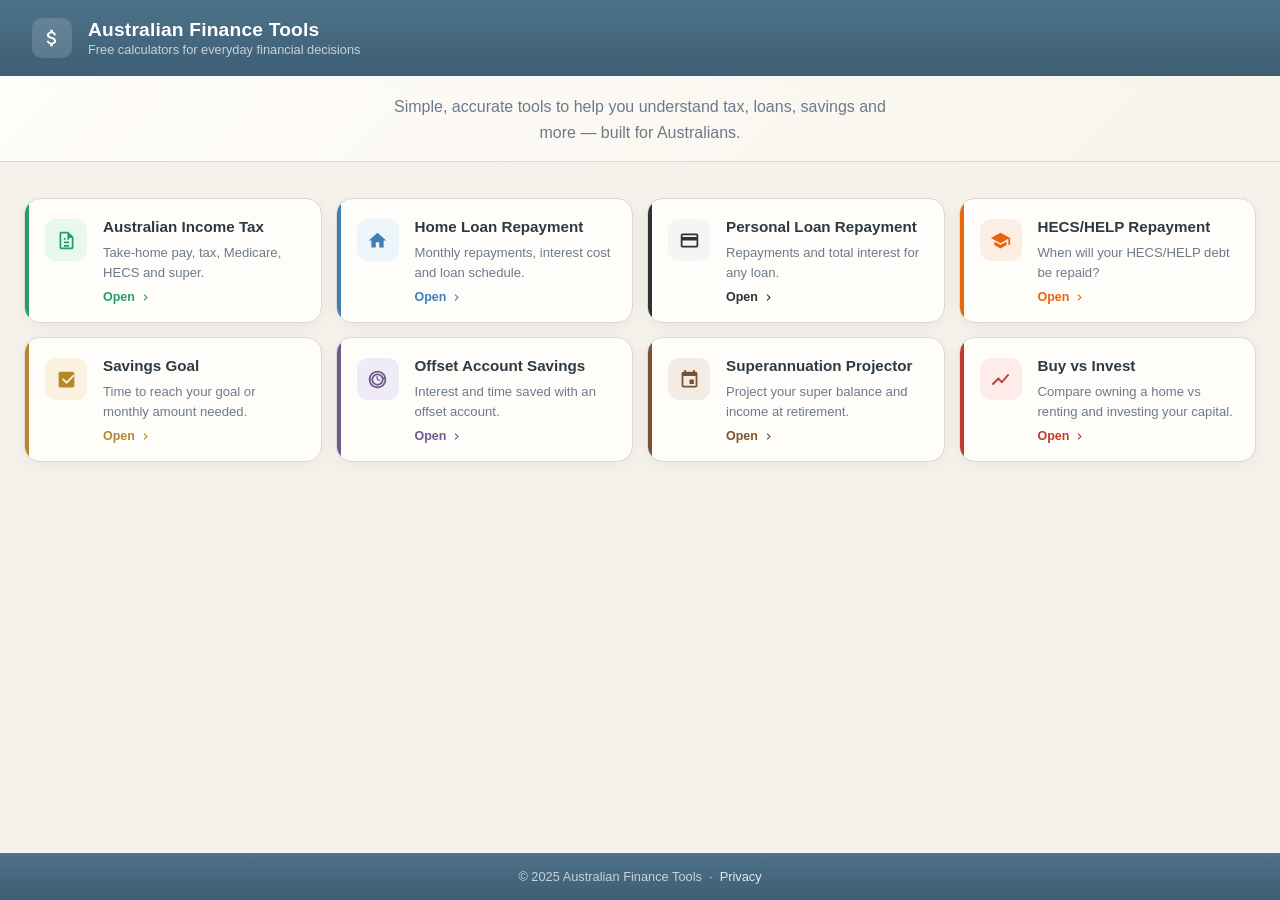
==== index.html @ a4440914 "Update index.html" ====
<!DOCTYPE html>
<html lang="en-AU">
<head>
<meta charset="UTF-8">
<meta name="viewport" content="width=device-width, initial-scale=1.0">
<title>Australian Finance Tools</title>
<script async src="https://pagead2.googlesyndication.com/pagead/js/adsbygoogle.js?client=ca-pub-XXXXXXXXXXXXXXXX" crossorigin="anonymous"></script>
<style>
:root{
  --green:#2a9d67;  --green-light:#e7f8ef;
  --blue:#3f7fb5;   --blue-light:#edf5fb;
  --amber:#b6862c;  --amber-light:#faf2df;
  --orange:#e67e22; --orange-light:#fef4e8;
  --red:#c0392b;    --red-light:#fdecea;
  --purple:#6c5b8e; --purple-light:#efebf7;
  --brown:#7a5230;  --brown-light:#f2ece4;
  --slate:#2e3338;  --slate-light:#f5f5f5;
  --navy:#3e5f75;
  --dark:#2d3a42;
  --text:#22313f;
  --text-light:#6c7a89;
  --border:#ddd7cf;
  --bg:#f5f2ec;
  --card:#fffdfa;
}

*,*::before,*::after{box-sizing:border-box;margin:0;padding:0}

html,body{overflow-x:hidden;width:100%;max-width:100%}

body{
  font-family:-apple-system,BlinkMacSystemFont,'Segoe UI',sans-serif;
  background:var(--bg);
  color:var(--text);
  min-height:100vh;
  display:flex;
  flex-direction:column;
}

/* ── Header ── */
.hd{
  background:linear-gradient(180deg,#4d7289 0%,var(--navy) 100%);
  padding:18px 32px;
  display:flex;
  align-items:center;
  gap:16px;
  box-shadow:0 2px 12px rgba(0,0,0,.18);
}

.hd-logo{
  width:40px;height:40px;
  background:rgba(255,255,255,.15);
  border-radius:10px;
  display:flex;align-items:center;justify-content:center;
  flex-shrink:0;
}

.hd-logo svg{width:22px;height:22px;fill:#fff}
.hd-title{font-size:1.2rem;font-weight:700;color:#fff;letter-spacing:.01em}
.hd-sub{font-size:.8rem;color:rgba(255,255,255,.7);margin-top:1px}

/* ── Hero ── */
.hero-section{
  background:linear-gradient(135deg,rgba(255,253,250,.98),rgba(248,244,236,.98));
  border-bottom:1px solid var(--border);
  padding:18px 32px 16px;
  text-align:center;
}

.hero-section p{font-size:1rem;color:var(--text-light);max-width:520px;margin:0 auto;line-height:1.6}

/* ── Page wrapper ── */
.page-wrapper{display:flex;justify-content:center;align-items:flex-start;gap:0;width:100%;flex:1}

/* ── Side rails ── */
.side-rail{
  display:none;
  width:180px;min-width:180px;
  position:sticky;top:24px;
  padding:32px 0 24px;
  flex-shrink:0;
  align-items:flex-start;
  justify-content:center;
}

.side-rail-inner{
  background:var(--card);
  border:1px solid var(--border);
  border-radius:16px;
  overflow:hidden;
  box-shadow:0 6px 20px rgba(45,50,40,.05);
}

.rail-ad-label{
  font-size:.68rem;font-weight:700;text-transform:uppercase;letter-spacing:.4px;
  color:var(--text-light);text-align:center;
  padding:7px 0 4px;border-bottom:1px solid var(--border);
}

.rail-ad-inner{padding:8px;display:flex;justify-content:center;align-items:flex-start;min-height:600px}

@media(min-width:1400px){
  .side-rail{display:flex;flex-direction:column}
  .main-content{flex:1;min-width:0}
}

/* ── Main content ── */
.main-content{flex:1;min-width:0}
.container{max-width:1280px;margin:0 auto;padding:36px 24px}

/* ── Calculator grid ── */
.tools-grid{display:grid;grid-template-columns:repeat(4,1fr);gap:14px}

/* ── Calculator card ── */
.tool-card{
  background:var(--card);
  border:1px solid var(--border);
  border-radius:16px;
  padding:18px 20px;
  box-shadow:0 4px 16px rgba(45,50,40,.05);
  transition:transform .18s,box-shadow .18s;
  text-decoration:none;
  color:inherit;
  display:flex;
  flex-direction:row;
  align-items:flex-start;
  gap:16px;
  position:relative;
  overflow:hidden;
}

.tool-card:hover{
  transform:translateY(-3px);
  box-shadow:0 12px 28px rgba(45,50,40,.11);
  border-color:var(--accent,var(--green));
}

/* Left accent stripe */
.tool-card::before{
  content:'';
  position:absolute;top:0;left:0;bottom:0;
  width:4px;
  background:var(--accent,var(--green));
  border-radius:16px 0 0 16px;
}

/* Icon */
.card-icon{
  width:42px;height:42px;min-width:42px;
  border-radius:11px;
  display:flex;align-items:center;justify-content:center;
  background:var(--icon-bg,var(--green-light));
  margin-top:2px;
}

.card-icon svg{width:21px;height:21px;fill:var(--icon-color,var(--green))}

/* Body */
.card-body{display:flex;flex-direction:column;gap:6px;flex:1;min-width:0}
.card-title{font-size:.95rem;font-weight:700;color:var(--dark);line-height:1.3}
.card-desc{font-size:.82rem;color:var(--text-light);line-height:1.5}

.card-cta{
  display:inline-flex;align-items:center;gap:4px;
  font-size:.78rem;font-weight:700;
  color:var(--accent,var(--green));
  margin-top:2px;
}

.card-cta svg{width:13px;height:13px;fill:var(--accent,var(--green));transition:transform .15s}
.tool-card:hover .card-cta svg{transform:translateX(3px)}

/* ── Footer ── */
.ft{
  background:linear-gradient(180deg,#4d7289 0%,var(--navy) 100%);
  padding:16px 32px;
  text-align:center;
  font-size:.8rem;
  color:rgba(255,255,255,.7);
}

.ft a{color:rgba(255,255,255,.85);text-decoration:none}

/* ── Responsive ── */
@media(max-width:1100px){.tools-grid{grid-template-columns:repeat(2,1fr)}}

@media(max-width:600px){
  .tools-grid{grid-template-columns:1fr}
  .hero-section{padding:14px 18px 12px}
  .container{padding:24px 16px}
  .tool-card{flex-direction:column;gap:12px}
  .hd{padding:12px 18px}
}
</style>
</head>
<body>

<!-- Header -->
<div class="hd">
  <div class="hd-logo">
    <svg viewBox="0 0 24 24"><path d="M11.8 10.9c-2.27-.59-3-1.2-3-2.15 0-1.09 1.01-1.85 2.7-1.85 1.78 0 2.44.85 2.5 2.1h2.21c-.07-1.72-1.12-3.3-3.21-3.81V3h-3v2.16c-1.94.42-3.5 1.68-3.5 3.61 0 2.31 1.91 3.46 4.7 4.13 2.5.6 3 1.48 3 2.41 0 .69-.49 1.79-2.7 1.79-2.06 0-2.87-.92-2.98-2.1h-2.2c.12 2.19 1.76 3.42 3.68 3.83V21h3v-2.15c1.95-.37 3.5-1.5 3.5-3.55 0-2.84-2.43-3.81-4.7-4.4z"/></svg>
  </div>
  <div>
    <div class="hd-title">Australian Finance Tools</div>
    <div class="hd-sub">Free calculators for everyday financial decisions</div>
  </div>
</div>

<!-- Hero -->
<div class="hero-section">
  <p>Simple, accurate tools to help you understand tax, loans, savings and more — built for Australians.</p>
</div>

<!-- Page wrapper with side rails -->
<div class="page-wrapper">

  <!-- Left ad rail -->
  <div class="side-rail" style="padding-left:16px">
    <div class="side-rail-inner">
      <div class="rail-ad-label">Advertisement</div>
      <div class="rail-ad-inner">
        <ins class="adsbygoogle"
             style="display:inline-block;width:160px;height:600px"
             data-ad-client="ca-pub-XXXXXXXXXXXXXXXX"
             data-ad-slot="XXXXXXXXXX"></ins>
        <script>(adsbygoogle = window.adsbygoogle || []).push({});</script>
      </div>
    </div>
  </div>

  <!-- Main content -->
  <div class="main-content">
    <div class="container">
      <div class="tools-grid">

        <!-- 1. Income Tax — green -->
        <a class="tool-card" href="income-tax-calculator.html"
           style="--accent:#2a9d67;--icon-bg:#e7f8ef;--icon-color:#2a9d67">
          <div class="card-icon">
            <svg viewBox="0 0 24 24"><path d="M14 2H6a2 2 0 00-2 2v16a2 2 0 002 2h12a2 2 0 002-2V8l-6-6zm4 18H6V4h7v5h5v11zM9 13h6v2H9zm0-4h2v2H9zm4 0h2v2h-2zm-4 8h6v2H9z"/></svg>
          </div>
          <div class="card-body">
            <div class="card-title">Australian Income Tax</div>
            <div class="card-desc">Take-home pay, tax, Medicare, HECS and super.</div>
            <div class="card-cta">Open <svg viewBox="0 0 24 24"><path d="M8.59 16.59L13.17 12 8.59 7.41 10 6l6 6-6 6z"/></svg></div>
          </div>
        </a>

        <!-- 2. Home Loan — blue -->
        <a class="tool-card" href="home-loan-calculator.html"
           style="--accent:#3f7fb5;--icon-bg:#edf5fb;--icon-color:#3f7fb5">
          <div class="card-icon">
            <svg viewBox="0 0 24 24"><path d="M10 20v-6h4v6h5v-8h3L12 3 2 12h3v8z"/></svg>
          </div>
          <div class="card-body">
            <div class="card-title">Home Loan Repayment</div>
            <div class="card-desc">Monthly repayments, interest cost and loan schedule.</div>
            <div class="card-cta">Open <svg viewBox="0 0 24 24"><path d="M8.59 16.59L13.17 12 8.59 7.41 10 6l6 6-6 6z"/></svg></div>
          </div>
        </a>

        <!-- 3. Personal Loan — slate/dark -->
        <a class="tool-card" href="personal-loan-calculator.html"
           style="--accent:#2e3338;--icon-bg:#f5f5f5;--icon-color:#2e3338">
          <div class="card-icon">
            <svg viewBox="0 0 24 24"><path d="M20 4H4c-1.11 0-2 .89-2 2v12c0 1.11.89 2 2 2h16c1.11 0 2-.89 2-2V6c0-1.11-.89-2-2-2zm0 14H4v-6h16v6zm0-10H4V6h16v2z"/></svg>
          </div>
          <div class="card-body">
            <div class="card-title">Personal Loan Repayment</div>
            <div class="card-desc">Repayments and total interest for any loan.</div>
            <div class="card-cta">Open <svg viewBox="0 0 24 24"><path d="M8.59 16.59L13.17 12 8.59 7.41 10 6l6 6-6 6z"/></svg></div>
          </div>
        </a>

        <!-- 4. HECS/HELP — orange -->
        <a class="tool-card" href="hecs-calculator.html"
           style="--accent:#e8650a;--icon-bg:#fdeee4;--icon-color:#e8650a">
          <div class="card-icon">
            <svg viewBox="0 0 24 24"><path d="M5 13.18v4L12 21l7-3.82v-4L12 17l-7-3.82zM12 3L1 9l11 6 9-4.91V17h2V9L12 3z"/></svg>
          </div>
          <div class="card-body">
            <div class="card-title">HECS/HELP Repayment</div>
            <div class="card-desc">When will your HECS/HELP debt be repaid?</div>
            <div class="card-cta">Open <svg viewBox="0 0 24 24"><path d="M8.59 16.59L13.17 12 8.59 7.41 10 6l6 6-6 6z"/></svg></div>
          </div>
        </a>

        <!-- 5. Savings Goal — amber -->
        <a class="tool-card" href="savings-goal-calculator.html"
           style="--accent:#b6862c;--icon-bg:#faf2df;--icon-color:#b6862c">
          <div class="card-icon">
            <svg viewBox="0 0 24 24"><path d="M19 3H5c-1.1 0-2 .9-2 2v14c0 1.1.9 2 2 2h14c1.1 0 2-.9 2-2V5c0-1.1-.9-2-2-2zm-7 14l-5-5 1.41-1.41L12 14.17l7.59-7.59L21 8l-9 9z"/></svg>
          </div>
          <div class="card-body">
            <div class="card-title">Savings Goal</div>
            <div class="card-desc">Time to reach your goal or monthly amount needed.</div>
            <div class="card-cta">Open <svg viewBox="0 0 24 24"><path d="M8.59 16.59L13.17 12 8.59 7.41 10 6l6 6-6 6z"/></svg></div>
          </div>
        </a>

        <!-- 6. Offset Account — purple -->
        <a class="tool-card" href="offset-calculator.html"
           style="--accent:#6c5b8e;--icon-bg:#efebf7;--icon-color:#6c5b8e">
          <div class="card-icon">
            <svg viewBox="0 0 24 24"><path d="M17 12c0 2.76-2.24 5-5 5s-5-2.24-5-5 2.24-5 5-5 5 2.24 5 5zm-5-7A7 7 0 1 0 12 19 7 7 0 0 0 12 5zm-1 3v4l3.28 1.97.72-1.21-2.75-1.63V8H11zm9.78 2.61l-1.42-1.42-1.4 1.42 1.42 1.42 1.4-1.42zM3.64 10.19L2.22 11.61l1.4 1.42 1.42-1.42-1.4-1.42zM12 2C6.48 2 2 6.48 2 12s4.48 10 10 10 10-4.48 10-10S17.52 2 12 2zm0 18c-4.42 0-8-3.58-8-8s3.58-8 8-8 8 3.58 8 8-3.58 8-8 8z"/></svg>
          </div>
          <div class="card-body">
            <div class="card-title">Offset Account Savings</div>
            <div class="card-desc">Interest and time saved with an offset account.</div>
            <div class="card-cta">Open <svg viewBox="0 0 24 24"><path d="M8.59 16.59L13.17 12 8.59 7.41 10 6l6 6-6 6z"/></svg></div>
          </div>
        </a>

        <!-- 7. Superannuation — brown -->
        <a class="tool-card" href="super-projector-calculator.html"
           style="--accent:#7a5230;--icon-bg:#f2ece4;--icon-color:#7a5230">
          <div class="card-icon">
            <svg viewBox="0 0 24 24"><path d="M17 12h-5v5h5v-5zM16 1v2H8V1H6v2H5c-1.11 0-1.99.9-1.99 2L3 19c0 1.1.89 2 2 2h14c1.1 0 2-.9 2-2V5c0-1.1-.9-2-2-2h-1V1h-2zm3 18H5V8h14v11z"/></svg>
          </div>
          <div class="card-body">
            <div class="card-title">Superannuation Projector</div>
            <div class="card-desc">Project your super balance and income at retirement.</div>
            <div class="card-cta">Open <svg viewBox="0 0 24 24"><path d="M8.59 16.59L13.17 12 8.59 7.41 10 6l6 6-6 6z"/></svg></div>
          </div>
        </a>

        <!-- 8. Buy vs Invest — red -->
        <a class="tool-card" href="buy-vs-invest-calculator.html"
           style="--accent:#c0392b;--icon-bg:#fdecea;--icon-color:#c0392b">
          <div class="card-icon">
            <svg viewBox="0 0 24 24"><path d="M3.5 18.49l6-6.01 4 4L22 6.92l-1.41-1.41-7.09 7.97-4-4L2 16.99z"/></svg>
          </div>
          <div class="card-body">
            <div class="card-title">Buy vs Invest</div>
            <div class="card-desc">Compare owning a home vs renting and investing your capital.</div>
            <div class="card-cta">Open <svg viewBox="0 0 24 24"><path d="M8.59 16.59L13.17 12 8.59 7.41 10 6l6 6-6 6z"/></svg></div>
          </div>
        </a>

      </div>
    </div>
  </div>

  <!-- Right ad rail -->
  <div class="side-rail" style="padding-right:16px">
    <div class="side-rail-inner">
      <div class="rail-ad-label">Advertisement</div>
      <div class="rail-ad-inner">
        <ins class="adsbygoogle"
             style="display:inline-block;width:160px;height:600px"
             data-ad-client="ca-pub-XXXXXXXXXXXXXXXX"
             data-ad-slot="XXXXXXXXXX"></ins>
        <script>(adsbygoogle = window.adsbygoogle || []).push({});</script>
      </div>
    </div>
  </div>

</div>

<!-- Footer -->
<div class="ft">
  &copy; 2025 Australian Finance Tools &nbsp;&middot;&nbsp; <a href="#">Privacy</a>
</div>

</body>
</html>
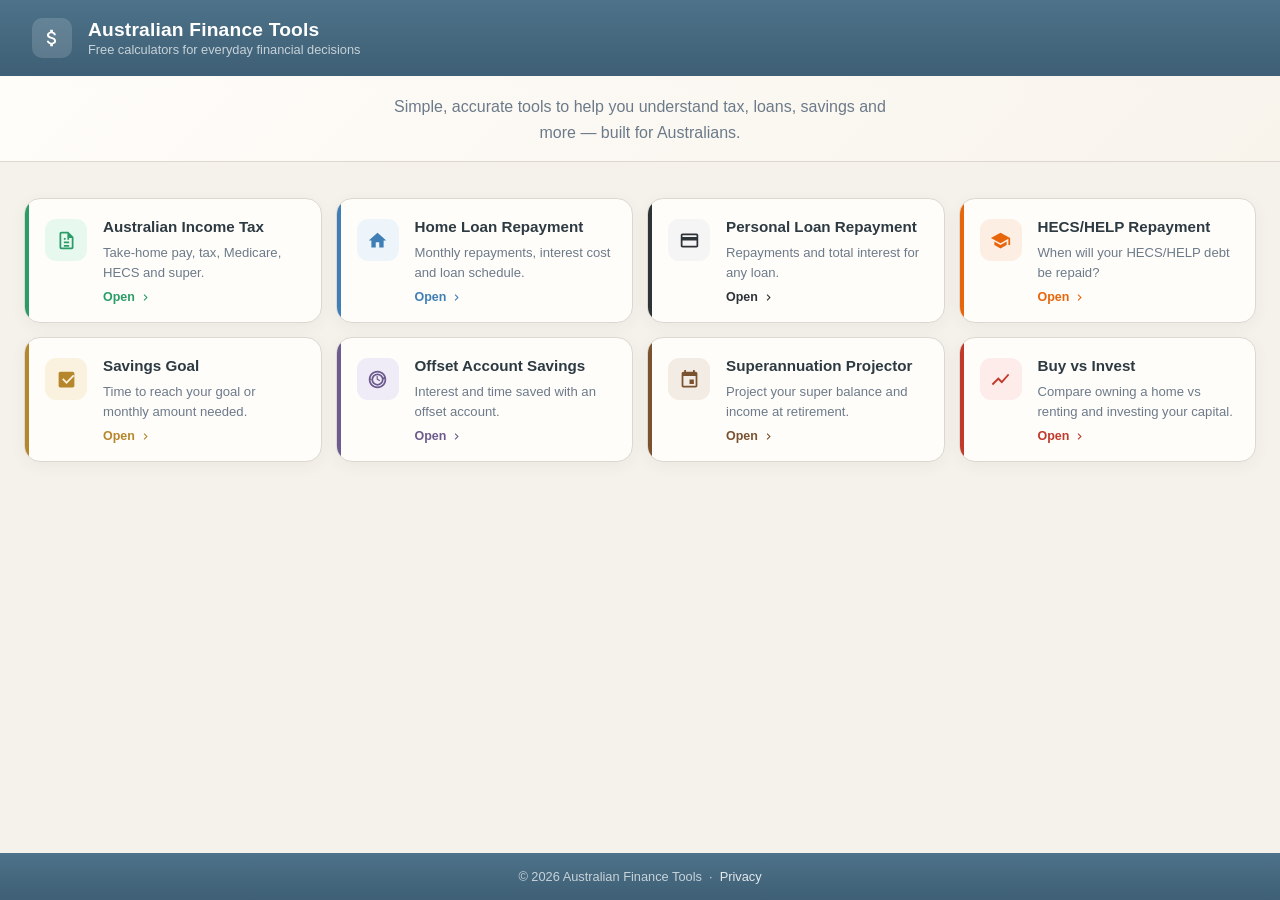
==== commit 00539579: "Cleanup" ====
--- a/index.html
+++ b/index.html
@@ -359,7 +359,7 @@
 
 <!-- Footer -->
 <div class="ft">
-  &copy; 2025 Australian Finance Tools &nbsp;&middot;&nbsp; <a href="#">Privacy</a>
+  &copy; 2026 Australian Finance Tools &nbsp;&middot;&nbsp; <a href="#">Privacy</a>
 </div>
 
 </body>
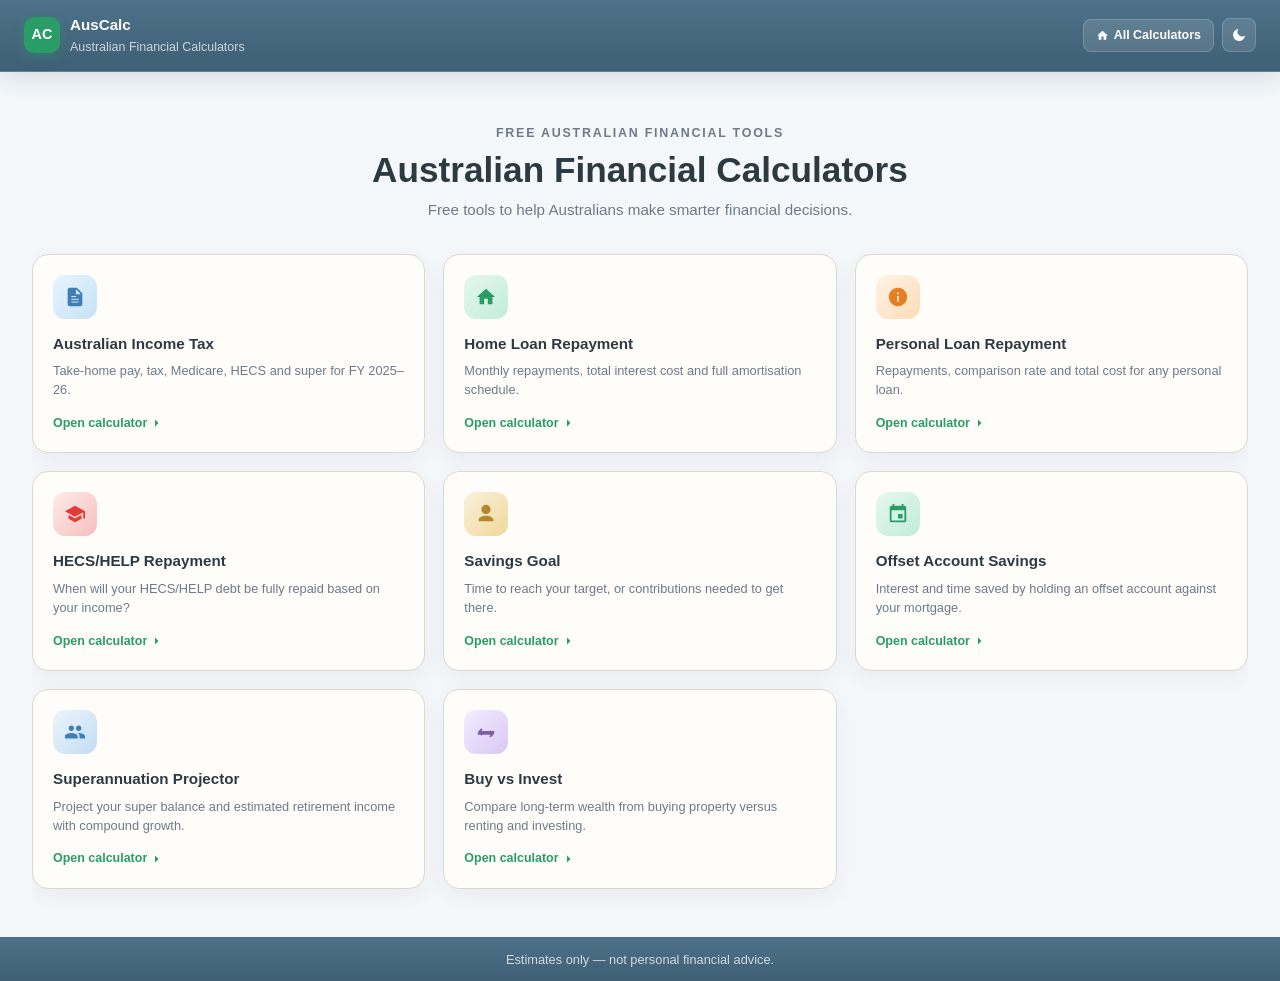
==== commit 958ec3c8: "rebuild" ====
--- a/index.html
+++ b/index.html
@@ -1,366 +1,115 @@
 <!DOCTYPE html>
-<html lang="en-AU">
+<html lang="en">
 <head>
 <meta charset="UTF-8">
-<meta name="viewport" content="width=device-width, initial-scale=1.0">
-<title>Australian Finance Tools</title>
-<script async src="https://pagead2.googlesyndication.com/pagead/js/adsbygoogle.js?client=ca-pub-XXXXXXXXXXXXXXXX" crossorigin="anonymous"></script>
-<style>
-:root{
-  --green:#2a9d67;  --green-light:#e7f8ef;
-  --blue:#3f7fb5;   --blue-light:#edf5fb;
-  --amber:#b6862c;  --amber-light:#faf2df;
-  --orange:#e67e22; --orange-light:#fef4e8;
-  --red:#c0392b;    --red-light:#fdecea;
-  --purple:#6c5b8e; --purple-light:#efebf7;
-  --brown:#7a5230;  --brown-light:#f2ece4;
-  --slate:#2e3338;  --slate-light:#f5f5f5;
-  --navy:#3e5f75;
-  --dark:#2d3a42;
-  --text:#22313f;
-  --text-light:#6c7a89;
-  --border:#ddd7cf;
-  --bg:#f5f2ec;
-  --card:#fffdfa;
-}
-
-*,*::before,*::after{box-sizing:border-box;margin:0;padding:0}
-
-html,body{overflow-x:hidden;width:100%;max-width:100%}
-
-body{
-  font-family:-apple-system,BlinkMacSystemFont,'Segoe UI',sans-serif;
-  background:var(--bg);
-  color:var(--text);
-  min-height:100vh;
-  display:flex;
-  flex-direction:column;
-}
-
-/* ── Header ── */
-.hd{
-  background:linear-gradient(180deg,#4d7289 0%,var(--navy) 100%);
-  padding:18px 32px;
-  display:flex;
-  align-items:center;
-  gap:16px;
-  box-shadow:0 2px 12px rgba(0,0,0,.18);
-}
-
-.hd-logo{
-  width:40px;height:40px;
-  background:rgba(255,255,255,.15);
-  border-radius:10px;
-  display:flex;align-items:center;justify-content:center;
-  flex-shrink:0;
-}
-
-.hd-logo svg{width:22px;height:22px;fill:#fff}
-.hd-title{font-size:1.2rem;font-weight:700;color:#fff;letter-spacing:.01em}
-.hd-sub{font-size:.8rem;color:rgba(255,255,255,.7);margin-top:1px}
-
-/* ── Hero ── */
-.hero-section{
-  background:linear-gradient(135deg,rgba(255,253,250,.98),rgba(248,244,236,.98));
-  border-bottom:1px solid var(--border);
-  padding:18px 32px 16px;
-  text-align:center;
-}
-
-.hero-section p{font-size:1rem;color:var(--text-light);max-width:520px;margin:0 auto;line-height:1.6}
-
-/* ── Page wrapper ── */
-.page-wrapper{display:flex;justify-content:center;align-items:flex-start;gap:0;width:100%;flex:1}
-
-/* ── Side rails ── */
-.side-rail{
-  display:none;
-  width:180px;min-width:180px;
-  position:sticky;top:24px;
-  padding:32px 0 24px;
-  flex-shrink:0;
-  align-items:flex-start;
-  justify-content:center;
-}
-
-.side-rail-inner{
-  background:var(--card);
-  border:1px solid var(--border);
-  border-radius:16px;
-  overflow:hidden;
-  box-shadow:0 6px 20px rgba(45,50,40,.05);
-}
-
-.rail-ad-label{
-  font-size:.68rem;font-weight:700;text-transform:uppercase;letter-spacing:.4px;
-  color:var(--text-light);text-align:center;
-  padding:7px 0 4px;border-bottom:1px solid var(--border);
-}
-
-.rail-ad-inner{padding:8px;display:flex;justify-content:center;align-items:flex-start;min-height:600px}
-
-@media(min-width:1400px){
-  .side-rail{display:flex;flex-direction:column}
-  .main-content{flex:1;min-width:0}
-}
-
-/* ── Main content ── */
-.main-content{flex:1;min-width:0}
-.container{max-width:1280px;margin:0 auto;padding:36px 24px}
-
-/* ── Calculator grid ── */
-.tools-grid{display:grid;grid-template-columns:repeat(4,1fr);gap:14px}
-
-/* ── Calculator card ── */
-.tool-card{
-  background:var(--card);
-  border:1px solid var(--border);
-  border-radius:16px;
-  padding:18px 20px;
-  box-shadow:0 4px 16px rgba(45,50,40,.05);
-  transition:transform .18s,box-shadow .18s;
-  text-decoration:none;
-  color:inherit;
-  display:flex;
-  flex-direction:row;
-  align-items:flex-start;
-  gap:16px;
-  position:relative;
-  overflow:hidden;
-}
-
-.tool-card:hover{
-  transform:translateY(-3px);
-  box-shadow:0 12px 28px rgba(45,50,40,.11);
-  border-color:var(--accent,var(--green));
-}
-
-/* Left accent stripe */
-.tool-card::before{
-  content:'';
-  position:absolute;top:0;left:0;bottom:0;
-  width:4px;
-  background:var(--accent,var(--green));
-  border-radius:16px 0 0 16px;
-}
-
-/* Icon */
-.card-icon{
-  width:42px;height:42px;min-width:42px;
-  border-radius:11px;
-  display:flex;align-items:center;justify-content:center;
-  background:var(--icon-bg,var(--green-light));
-  margin-top:2px;
-}
-
-.card-icon svg{width:21px;height:21px;fill:var(--icon-color,var(--green))}
-
-/* Body */
-.card-body{display:flex;flex-direction:column;gap:6px;flex:1;min-width:0}
-.card-title{font-size:.95rem;font-weight:700;color:var(--dark);line-height:1.3}
-.card-desc{font-size:.82rem;color:var(--text-light);line-height:1.5}
-
-.card-cta{
-  display:inline-flex;align-items:center;gap:4px;
-  font-size:.78rem;font-weight:700;
-  color:var(--accent,var(--green));
-  margin-top:2px;
-}
-
-.card-cta svg{width:13px;height:13px;fill:var(--accent,var(--green));transition:transform .15s}
-.tool-card:hover .card-cta svg{transform:translateX(3px)}
-
-/* ── Footer ── */
-.ft{
-  background:linear-gradient(180deg,#4d7289 0%,var(--navy) 100%);
-  padding:16px 32px;
-  text-align:center;
-  font-size:.8rem;
-  color:rgba(255,255,255,.7);
-}
-
-.ft a{color:rgba(255,255,255,.85);text-decoration:none}
-
-/* ── Responsive ── */
-@media(max-width:1100px){.tools-grid{grid-template-columns:repeat(2,1fr)}}
-
-@media(max-width:600px){
-  .tools-grid{grid-template-columns:1fr}
-  .hero-section{padding:14px 18px 12px}
-  .container{padding:24px 16px}
-  .tool-card{flex-direction:column;gap:12px}
-  .hd{padding:12px 18px}
-}
-</style>
+<meta name="viewport" content="width=device-width,initial-scale=1">
+<title>Australian Financial Calculators | AusCalc</title>
+<link rel="stylesheet" href="css/styles.css">
+<script src="js/theme.js"></script>
 </head>
 <body>
+<header class="topbar">
+  <div class="topbar-logo">
+    <a href="index.html">
+      <div class="app-mark">AC</div>
+      <div>
+        <div class="topbar-title">AusCalc</div>
+        <div class="topbar-subtitle">Australian Financial Calculators</div>
+      </div>
+    </a>
+  </div>
+  <div class="topbar-right">
+    
+    <a href="index.html" class="btn-home"><svg viewBox="0 0 24 24" fill="currentColor"><path d="M10 20v-6h4v6h5v-8h3L12 3 2 12h3v8z"/></svg><span>All Calculators</span></a>
+    <button id="btnTheme" class="btn-theme" aria-label="Toggle dark mode"><svg class="icon-moon" viewBox="0 0 24 24" fill="currentColor"><path d="M21 12.79A9 9 0 1111.21 3 7 7 0 0021 12.79z"/></svg><svg class="icon-sun"  viewBox="0 0 24 24" fill="currentColor"><path d="M12 17a5 5 0 100-10 5 5 0 000 10zm0-14a1 1 0 011 1v1a1 1 0 11-2 0V4a1 1 0 011-1zm0 16a1 1 0 011 1v1a1 1 0 11-2 0v-1a1 1 0 011-1zm9-8a1 1 0 010 2h-1a1 1 0 110-2h1zM4 12a1 1 0 010 2H3a1 1 0 110-2h1zm14.66-6.24a1 1 0 010 1.41l-.71.71a1 1 0 11-1.41-1.41l.71-.71a1 1 0 011.41 0zM7.05 16.95a1 1 0 010 1.41l-.71.71a1 1 0 11-1.41-1.41l.71-.71a1 1 0 011.41 0zm12.02 2.12a1 1 0 01-1.41 0l-.71-.71a1 1 0 111.41-1.41l.71.71a1 1 0 010 1.41zM6.34 7.76a1 1 0 01-1.41 0l-.71-.71a1 1 0 011.41-1.41l.71.71a1 1 0 010 1.41z"/></svg></button>
+  </div>
+</header>
+<main class="main-wrapper">
+  <div class="container">
 
-<!-- Header -->
-<div class="hd">
-  <div class="hd-logo">
-    <svg viewBox="0 0 24 24"><path d="M11.8 10.9c-2.27-.59-3-1.2-3-2.15 0-1.09 1.01-1.85 2.7-1.85 1.78 0 2.44.85 2.5 2.1h2.21c-.07-1.72-1.12-3.3-3.21-3.81V3h-3v2.16c-1.94.42-3.5 1.68-3.5 3.61 0 2.31 1.91 3.46 4.7 4.13 2.5.6 3 1.48 3 2.41 0 .69-.49 1.79-2.7 1.79-2.06 0-2.87-.92-2.98-2.1h-2.2c.12 2.19 1.76 3.42 3.68 3.83V21h3v-2.15c1.95-.37 3.5-1.5 3.5-3.55 0-2.84-2.43-3.81-4.7-4.4z"/></svg>
-  </div>
-  <div>
-    <div class="hd-title">Australian Finance Tools</div>
-    <div class="hd-sub">Free calculators for everyday financial decisions</div>
-  </div>
-</div>
+    <div style="padding:28px 0 8px;text-align:center;">
+      <div style="font-size:.78rem;font-weight:700;text-transform:uppercase;letter-spacing:.14em;color:var(--text-light);margin-bottom:8px;">Free Australian Financial Tools</div>
+      <h1 style="font-size:clamp(1.5rem,3vw,2.2rem);font-weight:800;color:var(--dark);margin-bottom:8px;line-height:1.15;">Australian Financial Calculators</h1>
+      <p style="color:var(--text-light);font-size:.95rem;max-width:52ch;margin:0 auto;">Free tools to help Australians make smarter financial decisions.</p>
+    </div>
 
-<!-- Hero -->
-<div class="hero-section">
-  <p>Simple, accurate tools to help you understand tax, loans, savings and more — built for Australians.</p>
-</div>
+    <div class="index-grid">
 
-<!-- Page wrapper with side rails -->
-<div class="page-wrapper">
+      <a href="income-tax-calculator.html" class="calc-card">
+        <div class="calc-icon" style="background:linear-gradient(135deg,#e8f4fd,#c5e3f7);">
+          <svg width="22" height="22" viewBox="0 0 24 24" fill="#3f7fb5"><path d="M14 2H6a2 2 0 00-2 2v16a2 2 0 002 2h12a2 2 0 002-2V8l-6-6zm-1 1.5L18.5 9H13V3.5zM8 17h8v1H8v-1zm0-3h8v1H8v-1zm0-3h5v1H8v-1z"/></svg>
+        </div>
+        <h3>Australian Income Tax</h3>
+        <p>Take-home pay, tax, Medicare, HECS and super for FY 2025–26.</p>
+        <span class="calc-link">Open calculator <svg viewBox="0 0 24 24"><path d="M8 5l7 7-7 7"/></svg></span>
+      </a>
 
-  <!-- Left ad rail -->
-  <div class="side-rail" style="padding-left:16px">
-    <div class="side-rail-inner">
-      <div class="rail-ad-label">Advertisement</div>
-      <div class="rail-ad-inner">
-        <ins class="adsbygoogle"
-             style="display:inline-block;width:160px;height:600px"
-             data-ad-client="ca-pub-XXXXXXXXXXXXXXXX"
-             data-ad-slot="XXXXXXXXXX"></ins>
-        <script>(adsbygoogle = window.adsbygoogle || []).push({});</script>
-      </div>
+      <a href="home-loan-calculator.html" class="calc-card">
+        <div class="calc-icon" style="background:linear-gradient(135deg,#e7f8ef,#c0edda);">
+          <svg width="22" height="22" viewBox="0 0 24 24" fill="#2a9d67"><path d="M10 20v-6h4v6h5v-8h3L12 3 2 12h3v8z"/></svg>
+        </div>
+        <h3>Home Loan Repayment</h3>
+        <p>Monthly repayments, total interest cost and full amortisation schedule.</p>
+        <span class="calc-link">Open calculator <svg viewBox="0 0 24 24"><path d="M8 5l7 7-7 7"/></svg></span>
+      </a>
+
+      <a href="personal-loan-calculator.html" class="calc-card">
+        <div class="calc-icon" style="background:linear-gradient(135deg,#fef4e8,#fddcb5);">
+          <svg width="22" height="22" viewBox="0 0 24 24" fill="#e67e22"><path d="M12 2C6.48 2 2 6.48 2 12s4.48 10 10 10 10-4.48 10-10S17.52 2 12 2zm1 15h-2v-6h2v6zm0-8h-2V7h2v2z"/></svg>
+        </div>
+        <h3>Personal Loan Repayment</h3>
+        <p>Repayments, comparison rate and total cost for any personal loan.</p>
+        <span class="calc-link">Open calculator <svg viewBox="0 0 24 24"><path d="M8 5l7 7-7 7"/></svg></span>
+      </a>
+
+      <a href="hecs-calculator.html" class="calc-card">
+        <div class="calc-icon" style="background:linear-gradient(135deg,#fdecea,#f7bfbd);">
+          <svg width="22" height="22" viewBox="0 0 24 24" fill="#e53935"><path d="M5 13.18v4L12 21l7-3.82v-4L12 17l-7-3.82zM12 3L1 9l11 6 9-4.91V17h2V9L12 3z"/></svg>
+        </div>
+        <h3>HECS/HELP Repayment</h3>
+        <p>When will your HECS/HELP debt be fully repaid based on your income?</p>
+        <span class="calc-link">Open calculator <svg viewBox="0 0 24 24"><path d="M8 5l7 7-7 7"/></svg></span>
+      </a>
+
+      <a href="savings-goal-calculator.html" class="calc-card">
+        <div class="calc-icon" style="background:linear-gradient(135deg,#faf2df,#f0d899);">
+          <svg width="22" height="22" viewBox="0 0 24 24" fill="#b6862c"><path d="M12 2a5 5 0 015 5c0 2.76-2.24 5-5 5S7 9.76 7 7a5 5 0 015-5zm0 12c5.33 0 8 2.67 8 4v2H4v-2c0-1.33 2.67-4 8-4z"/></svg>
+        </div>
+        <h3>Savings Goal</h3>
+        <p>Time to reach your target, or contributions needed to get there.</p>
+        <span class="calc-link">Open calculator <svg viewBox="0 0 24 24"><path d="M8 5l7 7-7 7"/></svg></span>
+      </a>
+
+      <a href="offset-calculator.html" class="calc-card">
+        <div class="calc-icon" style="background:linear-gradient(135deg,#e7f8ef,#c0edda);">
+          <svg width="22" height="22" viewBox="0 0 24 24" fill="#2a9d67"><path d="M17 12h-5v5h5v-5zM16 1v2H8V1H6v2H5a2 2 0 00-2 2v14a2 2 0 002 2h14a2 2 0 002-2V5a2 2 0 00-2-2h-1V1h-2zm3 18H5V8h14v11z"/></svg>
+        </div>
+        <h3>Offset Account Savings</h3>
+        <p>Interest and time saved by holding an offset account against your mortgage.</p>
+        <span class="calc-link">Open calculator <svg viewBox="0 0 24 24"><path d="M8 5l7 7-7 7"/></svg></span>
+      </a>
+
+      <a href="super-projector-calculator.html" class="calc-card">
+        <div class="calc-icon" style="background:linear-gradient(135deg,#edf5fb,#c2ddf5);">
+          <svg width="22" height="22" viewBox="0 0 24 24" fill="#3f7fb5"><path d="M16 11c1.66 0 2.99-1.34 2.99-3S17.66 5 16 5c-1.66 0-3 1.34-3 3s1.34 3 3 3zm-8 0c1.66 0 2.99-1.34 2.99-3S9.66 5 8 5C6.34 5 5 6.34 5 8s1.34 3 3 3zm0 2c-2.33 0-7 1.17-7 3.5V19h14v-2.5c0-2.33-4.67-3.5-7-3.5zm8 0c-.29 0-.62.02-.97.05 1.16.84 1.97 1.97 1.97 3.45V19h6v-2.5c0-2.33-4.67-3.5-7-3.5z"/></svg>
+        </div>
+        <h3>Superannuation Projector</h3>
+        <p>Project your super balance and estimated retirement income with compound growth.</p>
+        <span class="calc-link">Open calculator <svg viewBox="0 0 24 24"><path d="M8 5l7 7-7 7"/></svg></span>
+      </a>
+
+      <a href="buy-vs-invest-calculator.html" class="calc-card">
+        <div class="calc-icon" style="background:linear-gradient(135deg,#f3eeff,#d9c8f5);">
+          <svg width="22" height="22" viewBox="0 0 24 24" fill="#7b5ea7"><path d="M7 16l-4-4 4-4 1.41 1.41L6.83 11H21v2H6.83l1.58 1.59L7 16zm10-6l4 4-4 4-1.41-1.41L17.17 15H3v-2h14.17l-1.58-1.59L17 10z"/></svg>
+        </div>
+        <h3>Buy vs Invest</h3>
+        <p>Compare long-term wealth from buying property versus renting and investing.</p>
+        <span class="calc-link">Open calculator <svg viewBox="0 0 24 24"><path d="M8 5l7 7-7 7"/></svg></span>
+      </a>
+
     </div>
   </div>
-
-  <!-- Main content -->
-  <div class="main-content">
-    <div class="container">
-      <div class="tools-grid">
-
-        <!-- 1. Income Tax — green -->
-        <a class="tool-card" href="income-tax-calculator.html"
-           style="--accent:#2a9d67;--icon-bg:#e7f8ef;--icon-color:#2a9d67">
-          <div class="card-icon">
-            <svg viewBox="0 0 24 24"><path d="M14 2H6a2 2 0 00-2 2v16a2 2 0 002 2h12a2 2 0 002-2V8l-6-6zm4 18H6V4h7v5h5v11zM9 13h6v2H9zm0-4h2v2H9zm4 0h2v2h-2zm-4 8h6v2H9z"/></svg>
-          </div>
-          <div class="card-body">
-            <div class="card-title">Australian Income Tax</div>
-            <div class="card-desc">Take-home pay, tax, Medicare, HECS and super.</div>
-            <div class="card-cta">Open <svg viewBox="0 0 24 24"><path d="M8.59 16.59L13.17 12 8.59 7.41 10 6l6 6-6 6z"/></svg></div>
-          </div>
-        </a>
-
-        <!-- 2. Home Loan — blue -->
-        <a class="tool-card" href="home-loan-calculator.html"
-           style="--accent:#3f7fb5;--icon-bg:#edf5fb;--icon-color:#3f7fb5">
-          <div class="card-icon">
-            <svg viewBox="0 0 24 24"><path d="M10 20v-6h4v6h5v-8h3L12 3 2 12h3v8z"/></svg>
-          </div>
-          <div class="card-body">
-            <div class="card-title">Home Loan Repayment</div>
-            <div class="card-desc">Monthly repayments, interest cost and loan schedule.</div>
-            <div class="card-cta">Open <svg viewBox="0 0 24 24"><path d="M8.59 16.59L13.17 12 8.59 7.41 10 6l6 6-6 6z"/></svg></div>
-          </div>
-        </a>
-
-        <!-- 3. Personal Loan — slate/dark -->
-        <a class="tool-card" href="personal-loan-calculator.html"
-           style="--accent:#2e3338;--icon-bg:#f5f5f5;--icon-color:#2e3338">
-          <div class="card-icon">
-            <svg viewBox="0 0 24 24"><path d="M20 4H4c-1.11 0-2 .89-2 2v12c0 1.11.89 2 2 2h16c1.11 0 2-.89 2-2V6c0-1.11-.89-2-2-2zm0 14H4v-6h16v6zm0-10H4V6h16v2z"/></svg>
-          </div>
-          <div class="card-body">
-            <div class="card-title">Personal Loan Repayment</div>
-            <div class="card-desc">Repayments and total interest for any loan.</div>
-            <div class="card-cta">Open <svg viewBox="0 0 24 24"><path d="M8.59 16.59L13.17 12 8.59 7.41 10 6l6 6-6 6z"/></svg></div>
-          </div>
-        </a>
-
-        <!-- 4. HECS/HELP — orange -->
-        <a class="tool-card" href="hecs-calculator.html"
-           style="--accent:#e8650a;--icon-bg:#fdeee4;--icon-color:#e8650a">
-          <div class="card-icon">
-            <svg viewBox="0 0 24 24"><path d="M5 13.18v4L12 21l7-3.82v-4L12 17l-7-3.82zM12 3L1 9l11 6 9-4.91V17h2V9L12 3z"/></svg>
-          </div>
-          <div class="card-body">
-            <div class="card-title">HECS/HELP Repayment</div>
-            <div class="card-desc">When will your HECS/HELP debt be repaid?</div>
-            <div class="card-cta">Open <svg viewBox="0 0 24 24"><path d="M8.59 16.59L13.17 12 8.59 7.41 10 6l6 6-6 6z"/></svg></div>
-          </div>
-        </a>
-
-        <!-- 5. Savings Goal — amber -->
-        <a class="tool-card" href="savings-goal-calculator.html"
-           style="--accent:#b6862c;--icon-bg:#faf2df;--icon-color:#b6862c">
-          <div class="card-icon">
-            <svg viewBox="0 0 24 24"><path d="M19 3H5c-1.1 0-2 .9-2 2v14c0 1.1.9 2 2 2h14c1.1 0 2-.9 2-2V5c0-1.1-.9-2-2-2zm-7 14l-5-5 1.41-1.41L12 14.17l7.59-7.59L21 8l-9 9z"/></svg>
-          </div>
-          <div class="card-body">
-            <div class="card-title">Savings Goal</div>
-            <div class="card-desc">Time to reach your goal or monthly amount needed.</div>
-            <div class="card-cta">Open <svg viewBox="0 0 24 24"><path d="M8.59 16.59L13.17 12 8.59 7.41 10 6l6 6-6 6z"/></svg></div>
-          </div>
-        </a>
-
-        <!-- 6. Offset Account — purple -->
-        <a class="tool-card" href="offset-calculator.html"
-           style="--accent:#6c5b8e;--icon-bg:#efebf7;--icon-color:#6c5b8e">
-          <div class="card-icon">
-            <svg viewBox="0 0 24 24"><path d="M17 12c0 2.76-2.24 5-5 5s-5-2.24-5-5 2.24-5 5-5 5 2.24 5 5zm-5-7A7 7 0 1 0 12 19 7 7 0 0 0 12 5zm-1 3v4l3.28 1.97.72-1.21-2.75-1.63V8H11zm9.78 2.61l-1.42-1.42-1.4 1.42 1.42 1.42 1.4-1.42zM3.64 10.19L2.22 11.61l1.4 1.42 1.42-1.42-1.4-1.42zM12 2C6.48 2 2 6.48 2 12s4.48 10 10 10 10-4.48 10-10S17.52 2 12 2zm0 18c-4.42 0-8-3.58-8-8s3.58-8 8-8 8 3.58 8 8-3.58 8-8 8z"/></svg>
-          </div>
-          <div class="card-body">
-            <div class="card-title">Offset Account Savings</div>
-            <div class="card-desc">Interest and time saved with an offset account.</div>
-            <div class="card-cta">Open <svg viewBox="0 0 24 24"><path d="M8.59 16.59L13.17 12 8.59 7.41 10 6l6 6-6 6z"/></svg></div>
-          </div>
-        </a>
-
-        <!-- 7. Superannuation — brown -->
-        <a class="tool-card" href="super-projector-calculator.html"
-           style="--accent:#7a5230;--icon-bg:#f2ece4;--icon-color:#7a5230">
-          <div class="card-icon">
-            <svg viewBox="0 0 24 24"><path d="M17 12h-5v5h5v-5zM16 1v2H8V1H6v2H5c-1.11 0-1.99.9-1.99 2L3 19c0 1.1.89 2 2 2h14c1.1 0 2-.9 2-2V5c0-1.1-.9-2-2-2h-1V1h-2zm3 18H5V8h14v11z"/></svg>
-          </div>
-          <div class="card-body">
-            <div class="card-title">Superannuation Projector</div>
-            <div class="card-desc">Project your super balance and income at retirement.</div>
-            <div class="card-cta">Open <svg viewBox="0 0 24 24"><path d="M8.59 16.59L13.17 12 8.59 7.41 10 6l6 6-6 6z"/></svg></div>
-          </div>
-        </a>
-
-        <!-- 8. Buy vs Invest — red -->
-        <a class="tool-card" href="buy-vs-invest-calculator.html"
-           style="--accent:#c0392b;--icon-bg:#fdecea;--icon-color:#c0392b">
-          <div class="card-icon">
-            <svg viewBox="0 0 24 24"><path d="M3.5 18.49l6-6.01 4 4L22 6.92l-1.41-1.41-7.09 7.97-4-4L2 16.99z"/></svg>
-          </div>
-          <div class="card-body">
-            <div class="card-title">Buy vs Invest</div>
-            <div class="card-desc">Compare owning a home vs renting and investing your capital.</div>
-            <div class="card-cta">Open <svg viewBox="0 0 24 24"><path d="M8.59 16.59L13.17 12 8.59 7.41 10 6l6 6-6 6z"/></svg></div>
-          </div>
-        </a>
-
-      </div>
-    </div>
-  </div>
-
-  <!-- Right ad rail -->
-  <div class="side-rail" style="padding-right:16px">
-    <div class="side-rail-inner">
-      <div class="rail-ad-label">Advertisement</div>
-      <div class="rail-ad-inner">
-        <ins class="adsbygoogle"
-             style="display:inline-block;width:160px;height:600px"
-             data-ad-client="ca-pub-XXXXXXXXXXXXXXXX"
-             data-ad-slot="XXXXXXXXXX"></ins>
-        <script>(adsbygoogle = window.adsbygoogle || []).push({});</script>
-      </div>
-    </div>
-  </div>
-
-</div>
-
-<!-- Footer -->
-<div class="ft">
-  &copy; 2026 Australian Finance Tools &nbsp;&middot;&nbsp; <a href="#">Privacy</a>
-</div>
-
+</main>
+<footer class="ft"><span>Estimates only &mdash; not personal financial advice.</span></footer>
 </body>
 </html>
--- a/css/styles.css
+++ b/css/styles.css
@@ -0,0 +1,768 @@
+/* ============================================================
+   AusCalc — Shared Stylesheet
+   css/styles.css
+   ============================================================ */
+
+/* ── CSS Variables (Light Mode) ───────────────────────────── */
+:root {
+  --accent: #c0392b;
+
+  --green:        #2a9d67;
+  --green-light:  #e7f8ef;
+  --green-dark:   #1e7a50;
+
+  --blue:         #3f7fb5;
+  --blue-light:   #edf5fb;
+
+  --amber:        #b6862c;
+  --amber-light:  #faf2df;
+
+  --orange:       #e67e22;
+  --orange-light: #fef4e8;
+
+  --red:          #e53935;
+  --red-light:    #fdecea;
+
+  --purple:       #7b5ea7;
+  --purple-light: #f3eeff;
+
+  --navy:         #3e5f75;
+  --dark:         #2d3a42;
+  --text:         #22313f;
+  --text-light:   #6c7a89;
+  --border:       #ddd7cf;
+  --bg:           #f5f2ec;
+  --page-bg:      #f4f8fb;
+  --card:         #fffdfa;
+  --result-bg:    #f8f5ef;
+
+  --topbar-bg:    linear-gradient(180deg,#4d7289 0%,#3e5f75 100%);
+  --topbar-text:  #fff;
+  --topbar-sub:   rgba(255,255,255,.72);
+  --topbar-border:rgba(255,255,255,.10);
+  --topbar-shadow:0 8px 24px rgba(45,70,91,.14);
+
+  --input-bg:     #fffdf8;
+  --input-border: var(--border);
+  --input-focus-border: var(--green);
+  --input-focus-shadow: 0 0 0 3px rgba(42,157,103,.15);
+
+  --toggle-bg:    #fffdf8;
+
+  --addl-bg:      #f7f4ee;
+  --addl-border:  var(--border);
+
+  --footer-bg:    linear-gradient(180deg,#4d7289 0%,#3e5f75 100%);
+  --footer-text:  rgba(255,255,255,.75);
+
+  --shadow-card:  0 8px 24px rgba(45,50,40,.06);
+  --shadow-result:0 2px 8px rgba(45,50,40,.06);
+}
+
+/* ── Dark Mode ─────────────────────────────────────────────── */
+[data-theme="dark"] {
+  --green:        #3dbf7e;
+  --green-light:  #1a3d2e;
+  --green-dark:   #57d494;
+
+  --blue:         #5b9fd4;
+  --blue-light:   #1a2e40;
+
+  --amber:        #d4a044;
+  --amber-light:  #3a2e10;
+
+  --orange:       #f0952e;
+  --orange-light: #3a2410;
+
+  --red:          #f05252;
+  --red-light:    #3a1515;
+
+  --purple:       #a07ed6;
+  --purple-light: #2a1f40;
+
+  --navy:         #5b8aaa;
+  --dark:         #e8edf2;
+  --text:         #d4dde6;
+  --text-light:   #8a9bab;
+  --border:       #2e3d4a;
+  --bg:           #1a2530;
+  --page-bg:      #141e28;
+  --card:         #1e2d3a;
+  --result-bg:    #1a2838;
+
+  --topbar-bg:    linear-gradient(180deg,#1a2d3e 0%,#111e2a 100%);
+  --topbar-text:  #e8edf2;
+  --topbar-sub:   rgba(200,220,240,.65);
+  --topbar-border:rgba(255,255,255,.08);
+  --topbar-shadow:0 8px 24px rgba(0,0,0,.35);
+
+  --input-bg:     #18252f;
+  --input-border: #2e3d4a;
+  --input-focus-border: var(--green);
+  --input-focus-shadow: 0 0 0 3px rgba(61,191,126,.18);
+
+  --toggle-bg:    #18252f;
+
+  --addl-bg:      #18252f;
+  --addl-border:  #2e3d4a;
+
+  --footer-bg:    linear-gradient(180deg,#1a2d3e 0%,#111e2a 100%);
+  --footer-text:  rgba(200,220,240,.65);
+
+  --shadow-card:  0 8px 24px rgba(0,0,0,.25);
+  --shadow-result:0 2px 8px rgba(0,0,0,.2);
+}
+
+/* ── Reset ─────────────────────────────────────────────────── */
+*, *::before, *::after { box-sizing: border-box; margin: 0; padding: 0; }
+
+html, body { overflow-x: hidden; width: 100%; max-width: 100%; }
+
+body {
+  font-family: -apple-system, BlinkMacSystemFont, "Segoe UI", sans-serif;
+  background: var(--page-bg);
+  color: var(--text);
+  line-height: 1.5;
+  transition: background .25s, color .25s;
+}
+
+/* ── Page layout ───────────────────────────────────────────── */
+.page-wrapper {
+  display: flex; justify-content: center; align-items: stretch;
+  width: 100%; min-height: 100vh; position: relative; overflow: hidden;
+}
+.main-wrapper {
+  flex: 1; width: 100%; max-width: 100%; min-width: 0;
+  padding: 24px 32px; overflow-x: hidden; box-sizing: border-box;
+}
+.container { max-width: 1500px; margin: 0 auto; width: 100%; min-width: 0; overflow-x: hidden; }
+.layout {
+  display: grid; grid-template-columns: minmax(0,380px) 1fr;
+  gap: 24px; align-items: start; min-width: 0;
+}
+.layout > * { min-width: 0; overflow-x: hidden; }
+
+/* ── Topbar ────────────────────────────────────────────────── */
+.topbar {
+  background: var(--topbar-bg);
+  padding: 14px 24px;
+  display: flex; align-items: center; gap: 14px;
+  border-bottom: 1px solid var(--topbar-border);
+  box-shadow: var(--topbar-shadow);
+  position: sticky; top: 0; z-index: 100;
+}
+.topbar-logo a {
+  display: flex; align-items: center; gap: 10px; text-decoration: none;
+}
+.app-mark {
+  display: inline-flex; align-items: center; justify-content: center;
+  width: 36px; height: 36px; border-radius: 10px;
+  background: var(--green); color: #fff; font-weight: 800; font-size: .9rem;
+  box-shadow: 0 4px 12px rgba(42,157,103,.35);
+  flex-shrink: 0;
+}
+.topbar-title { color: var(--topbar-text); font-size: .95rem; font-weight: 700; }
+.topbar-subtitle { font-size: .78rem; font-weight: 500; color: var(--topbar-sub); margin-top: 1px; }
+.topbar-desc { font-size: .75rem; color: var(--topbar-sub); margin-top: 1px; line-height: 1.3; opacity:.85; }
+.topbar-right { margin-left: auto; display: flex; align-items: center; gap: 8px; flex-wrap: wrap; }
+.topbar-divider { width: 1px; height: 24px; background: var(--topbar-border); opacity: .5; }
+
+/* Home button */
+.btn-home {
+  display: inline-flex; align-items: center; gap: 5px;
+  padding: 6px 12px; border-radius: 8px; font-size: .78rem; font-weight: 600;
+  color: var(--topbar-text); background: rgba(255,255,255,.12);
+  border: 1px solid rgba(255,255,255,.18); cursor: pointer;
+  text-decoration: none; transition: background .15s, border-color .15s;
+  white-space: nowrap;
+}
+.btn-home:hover { background: rgba(255,255,255,.22); border-color: rgba(255,255,255,.35); }
+.btn-home svg { width: 13px; height: 13px; fill: currentColor; flex-shrink: 0; }
+
+/* Dark mode toggle */
+.btn-theme {
+  display: inline-flex; align-items: center; justify-content: center;
+  width: 34px; height: 34px; border-radius: 8px;
+  background: rgba(255,255,255,.12); border: 1px solid rgba(255,255,255,.18);
+  color: var(--topbar-text); cursor: pointer;
+  transition: background .15s; flex-shrink: 0;
+}
+.btn-theme:hover { background: rgba(255,255,255,.22); }
+.btn-theme svg { width: 16px; height: 16px; fill: currentColor; }
+.btn-theme .icon-sun { display: none; }
+.btn-theme .icon-moon { display: block; }
+[data-theme="dark"] .btn-theme .icon-sun { display: block; }
+[data-theme="dark"] .btn-theme .icon-moon { display: none; }
+
+.badge {
+  background: rgba(255,255,255,.15); color: #fff; font-size: .7rem; font-weight: 700;
+  padding: 4px 9px; border-radius: 999px; text-transform: uppercase; letter-spacing: .5px;
+  border: 1px solid rgba(255,255,255,.12);
+}
+.badge.pt { background: rgba(42,157,103,.25); color: #d0fff0; border-color: rgba(42,157,103,.35); }
+
+/* ── Hero ──────────────────────────────────────────────────── */
+.hero {
+  background: var(--card); border: 1px solid var(--border); border-radius: 20px;
+  padding: 20px 24px; margin-bottom: 20px; box-shadow: var(--shadow-card);
+  display: flex; justify-content: space-between; align-items: center;
+  gap: 16px; flex-wrap: wrap;
+}
+.hero-text .eyebrow {
+  font-size: .74rem; letter-spacing: .14em; text-transform: uppercase;
+  color: var(--text-light); font-weight: 700;
+}
+.hero-text h1 {
+  font-size: clamp(1.6rem,2.4vw,2.4rem); line-height: 1.1;
+  color: var(--dark); margin: .3rem 0 .45rem;
+}
+.hero-text p { max-width: 70ch; color: var(--text-light); font-size: .95rem; }
+
+/* ── Cards ─────────────────────────────────────────────────── */
+.card {
+  background: var(--card); border: 1px solid var(--border); border-radius: 16px;
+  padding: 20px 22px; margin-bottom: 16px; box-shadow: var(--shadow-card);
+  min-width: 0; max-width: 100%; box-sizing: border-box;
+  transition: background .25s, border-color .25s;
+}
+.card h2 {
+  font-size: .95rem; margin-bottom: 14px; padding-bottom: 8px;
+  border-bottom: 2px solid var(--green); color: var(--dark);
+}
+.card-header-row {
+  display: flex; align-items: center; justify-content: space-between;
+  gap: 10px; margin-bottom: 14px; padding-bottom: 8px;
+  border-bottom: 2px solid var(--green);
+}
+.card-header-row h2 { margin: 0; padding: 0; border: none; }
+
+/* ── Collapsible cards ─────────────────────────────────────── */
+.collapsible-header {
+  display: flex; align-items: center; justify-content: space-between;
+  cursor: pointer; padding: 10px 14px; margin: -20px -22px 14px;
+  border-radius: 16px 16px 0 0; background: var(--addl-bg);
+  border-bottom: 1px solid var(--addl-border);
+  transition: background .15s;
+}
+.collapsible-header:hover { background: var(--bg); }
+.collapsible-header h2 { color: var(--dark); margin: 0; padding: 0; border: none; font-size: .88rem; }
+
+.collapsible-pill {
+  display: inline-flex; align-items: center; gap: 5px;
+  background: var(--green); color: #fff;
+  font-size: .68rem; font-weight: 700; text-transform: uppercase; letter-spacing: .4px;
+  padding: 3px 9px; border-radius: 999px;
+}
+.collapsible-pill svg { width: 11px; height: 11px; fill: currentColor; }
+
+.collapse-icon {
+  color: var(--green); transition: transform .25s; display: flex; align-items: center;
+  margin-left: 8px;
+}
+.collapsible-header[aria-expanded="true"] .collapse-icon { transform: rotate(180deg); }
+
+.collapsible-body {
+  overflow: hidden; transition: max-height .3s ease, opacity .25s ease;
+  max-height: 4000px; opacity: 1;
+}
+.collapsible-body.collapsed { max-height: 0; opacity: 0; pointer-events: none; }
+.collapsible-header[aria-expanded="false"] { border-bottom-color: transparent; margin-bottom: 0; border-radius: 16px; }
+
+/* ── Labels & fields ───────────────────────────────────────── */
+.section-label {
+  font-size: .75rem; font-weight: 700; text-transform: uppercase;
+  letter-spacing: .4px; color: var(--green); margin-top: 14px; margin-bottom: 8px;
+  padding-top: 10px; border-top: 1px solid var(--border);
+}
+.section-label:first-of-type, .section-label.first { margin-top: 0; padding-top: 0; border-top: none; }
+.section-title { font-size: .83rem; font-weight: 700; margin: 16px 0 7px; color: var(--dark); }
+.field { margin-bottom: 12px; }
+.field label {
+  display: block; font-size: .77rem; font-weight: 600; margin-bottom: 3px;
+  color: var(--text-light); text-transform: uppercase; letter-spacing: .3px;
+}
+.field-hint, .hint { font-size: .73rem; color: var(--text-light); margin-top: 2px; }
+.inline-fields { display: grid; grid-template-columns: 1fr 1fr; gap: 10px; }
+
+/* ── Inputs ────────────────────────────────────────────────── */
+.field input, .field select,
+input[type=number], input[type=text], input[type=month], select {
+  width: 100%; padding: 9px 12px;
+  border: 1.5px solid var(--input-border); border-radius: 8px;
+  font-size: .93rem; color: var(--text);
+  background: var(--input-bg); font-family: inherit;
+  transition: border-color .15s, box-shadow .15s, background .25s;
+  -webkit-appearance: none; appearance: none;
+}
+.field input:focus, .field select:focus,
+input[type=number]:focus, input[type=text]:focus, input[type=month]:focus, select:focus {
+  outline: none;
+  border-color: var(--input-focus-border);
+  box-shadow: var(--input-focus-shadow);
+  background: var(--card);
+}
+input[type=number]::placeholder { color: var(--text-light); opacity: .6; }
+input[type=number]::-webkit-inner-spin-button,
+input[type=number]::-webkit-outer-spin-button { opacity: .4; }
+
+/* Select arrow */
+select {
+  background-image: url("data:image/svg+xml,%3Csvg xmlns='http://www.w3.org/2000/svg' width='10' height='6'%3E%3Cpath d='M0 0l5 6 5-6z' fill='%236c7a89'/%3E%3C/svg%3E");
+  background-repeat: no-repeat; background-position: right 10px center;
+  padding-right: 28px; cursor: pointer;
+}
+
+.input-wrap { position: relative; display: flex; align-items: center; }
+.input-wrap .prefix, .input-wrap .suffix {
+  position: absolute; font-size: .88rem; font-weight: 600;
+  color: var(--text-light); pointer-events: none; user-select: none; z-index: 1;
+}
+.input-wrap .prefix { left: 10px; }
+.input-wrap .suffix { right: 10px; }
+.input-wrap input.has-prefix { padding-left: 22px; }
+.input-wrap input.has-suffix { padding-right: 28px; }
+.input-wrap input:not(.has-prefix):not(.has-suffix) { padding: 9px 12px; }
+
+input[type=range] {
+  width: 100%; accent-color: var(--green); height: 4px; cursor: pointer;
+}
+.range-wrap { margin-top: 5px; }
+.range-labels {
+  display: flex; justify-content: space-between;
+  font-size: .7rem; color: var(--text-light); margin-top: 2px;
+}
+
+/* ── Toggles ───────────────────────────────────────────────── */
+.toggle-group { margin-bottom: 12px; }
+.toggle-label {
+  display: block; font-size: .77rem; font-weight: 600; margin-bottom: 5px;
+  color: var(--text-light); text-transform: uppercase; letter-spacing: .3px;
+}
+.toggle-switch {
+  display: flex; border: 1.5px solid var(--border); border-radius: 8px; overflow: hidden;
+}
+.toggle-switch input[type=radio] { display: none; }
+.toggle-switch label {
+  flex: 1; text-align: center; padding: 7px 8px; font-size: .78rem; font-weight: 600;
+  cursor: pointer; background: var(--toggle-bg); color: var(--text-light);
+  transition: all .15s; border-right: 1px solid var(--border);
+}
+.toggle-switch label:last-of-type { border-right: none; }
+.toggle-switch input[type=radio]:checked + label { background: var(--green); color: #fff; border-color: var(--green); }
+
+/* ── Checkbox & switch ─────────────────────────────────────── */
+.checkbox-field { display: flex; align-items: center; gap: 8px; margin-bottom: 10px; }
+.checkbox-field input[type=checkbox] { width: 17px; height: 17px; accent-color: var(--green); }
+.checkbox-field label { font-size: .86rem; font-weight: 500; cursor: pointer; }
+
+.switch-field { display: flex; align-items: center; justify-content: space-between; gap: 12px; margin-bottom: 12px; }
+.switch-field label:first-child { font-size: .86rem; font-weight: 500; color: var(--text); cursor: pointer; flex: 1; }
+.switch { position: relative; display: inline-block; width: 42px; height: 22px; flex-shrink: 0; }
+.switch input { opacity: 0; width: 0; height: 0; }
+.switch-slider {
+  position: absolute; inset: 0; cursor: pointer; background: #b0bec5;
+  border-radius: 22px; transition: .3s;
+}
+.switch-slider:before {
+  position: absolute; content: ""; height: 16px; width: 16px;
+  left: 3px; bottom: 3px; background: #fff; border-radius: 50%; transition: .3s;
+}
+.switch input:checked + .switch-slider { background: var(--green); }
+.switch input:checked + .switch-slider:before { transform: translateX(20px); }
+
+/* ── Info banners ──────────────────────────────────────────── */
+.derived-info, .bn-green {
+  background: var(--green-light); border: 1px solid var(--green);
+  border-radius: 8px; padding: 9px 12px; margin-bottom: 12px;
+  font-size: .82rem; color: var(--text); display: none;
+}
+.derived-info span { font-weight: 700; color: var(--dark); }
+
+.prorata-info, .bn-amber {
+  background: var(--amber-light); border: 1px solid var(--amber);
+  border-radius: 8px; padding: 9px 12px; margin-bottom: 12px;
+  font-size: .82rem; color: var(--text); display: none;
+}
+.info-banner, .sj-note, .bn-blue {
+  background: var(--blue-light); border: 1px solid var(--blue);
+  border-radius: 8px; padding: 9px 12px; margin-bottom: 12px;
+  font-size: .82rem; color: var(--text); display: none;
+}
+.info-banner strong, .sj-note strong { color: var(--blue); }
+.sj-note { display: block; }
+
+.warning-banner, .bn-red {
+  background: var(--red-light); border: 1px solid var(--red);
+  border-radius: 10px; padding: 11px 13px; margin-bottom: 14px;
+  font-size: .82rem; color: var(--red); font-weight: 600; display: none;
+}
+.warning-banner .warning-detail { font-weight: 400; color: var(--text); margin-top: 4px; font-size: .78rem; line-height: 1.5; }
+
+.banner { border-radius: 8px; padding: 9px 12px; margin-bottom: 10px; font-size: .82rem; display: none; }
+
+.cf-note {
+  font-size: .76rem; color: var(--text-light); line-height: 1.6;
+  padding: 9px 13px; background: var(--amber-light); border-radius: 8px;
+  border: 1px solid var(--amber); margin-top: 9px;
+}
+.cf-note strong { color: var(--amber); }
+
+.disclaimer {
+  font-size: .73rem; color: var(--text-light); line-height: 1.6;
+  padding: 9px 13px; background: var(--bg); border-radius: 8px;
+  border: 1px solid var(--border); margin-top: 14px;
+}
+.exit-banner-hold {
+  background: var(--bg); border: 1px solid var(--border); border-radius: 8px;
+  padding: 8px 12px; font-size: .8rem; line-height: 1.5; color: var(--text-light); margin-top: 9px;
+}
+.exit-banner-sell {
+  background: var(--amber-light); border: 1px solid var(--amber); border-radius: 8px;
+  padding: 8px 12px; font-size: .8rem; line-height: 1.5; color: var(--text); margin-top: 9px;
+}
+
+.novated-fields,.ftb-fields,.seniors-fields,.mls-fields,.hourly-fields { margin-top: 7px; margin-bottom: 7px; }
+
+/* ── Result grid & boxes ───────────────────────────────────── */
+.results-grid {
+  display: grid; grid-template-columns: repeat(5,1fr);
+  gap: 10px; margin-bottom: 18px;
+}
+
+.result-box {
+  background: var(--result-bg); border: 1px solid var(--border);
+  border-radius: 12px; padding: 12px 14px;
+  box-shadow: var(--shadow-result);
+  transition: transform .15s, box-shadow .15s, background .25s;
+}
+.result-box:hover { transform: translateY(-1px); box-shadow: 0 6px 16px rgba(45,50,40,.1); }
+
+.result-box .label, .result-box .lbl {
+  font-size: .7rem; text-transform: uppercase; letter-spacing: .35px;
+  color: var(--text-light); font-weight: 700; margin-bottom: 3px;
+}
+.result-box .value, .result-box .val {
+  font-size: 1.12rem; font-weight: 700; color: var(--dark);
+}
+.result-box .sub { font-size: .7rem; color: var(--text-light); margin-top: 2px; }
+
+/* Highlighted result boxes — gradient backgrounds */
+.result-box.highlight, .result-box.hl, .result-box.hl-green {
+  background: linear-gradient(135deg, var(--green-light) 0%, color-mix(in srgb, var(--green-light) 60%, var(--card)) 100%);
+  border-color: var(--green); border-left: 3px solid var(--green);
+}
+.result-box.highlight .value, .result-box.highlight .val,
+.result-box.hl .value, .result-box.hl .val,
+.result-box.hl-green .value, .result-box.hl-green .val {
+  color: var(--green); font-size: 1.25rem;
+}
+
+.result-box.hl-blue {
+  background: linear-gradient(135deg, var(--blue-light) 0%, color-mix(in srgb, var(--blue-light) 60%, var(--card)) 100%);
+  border-color: var(--blue); border-left: 3px solid var(--blue);
+}
+.result-box.hl-blue .value, .result-box.hl-blue .val { color: var(--blue); font-size: 1.25rem; }
+
+.result-box.hl-amber, .result-box.hl-am {
+  background: linear-gradient(135deg, var(--amber-light) 0%, color-mix(in srgb, var(--amber-light) 60%, var(--card)) 100%);
+  border-color: var(--amber); border-left: 3px solid var(--amber);
+}
+.result-box.hl-amber .value, .result-box.hl-amber .val,
+.result-box.hl-am .value, .result-box.hl-am .val { color: var(--amber); font-size: 1.25rem; }
+
+.result-box.hl-orange {
+  background: linear-gradient(135deg, var(--orange-light) 0%, color-mix(in srgb, var(--orange-light) 60%, var(--card)) 100%);
+  border-color: var(--orange); border-left: 3px solid var(--orange);
+}
+.result-box.hl-orange .value, .result-box.hl-orange .val { color: var(--orange); font-size: 1.25rem; }
+
+.result-box.hl-red {
+  background: linear-gradient(135deg, var(--red-light) 0%, color-mix(in srgb, var(--red-light) 60%, var(--card)) 100%);
+  border-color: var(--red); border-left: 3px solid var(--red);
+}
+.result-box.hl-red .value, .result-box.hl-red .val { color: var(--red); font-size: 1.25rem; }
+
+/* ── Compatibility alias: .res-box → .result-box ─────────── */
+.res-box { background: var(--result-bg); border: 1px solid var(--border); border-radius: 12px; padding: 12px 14px; box-shadow: var(--shadow-result); transition: transform .15s; }
+.res-box:hover { transform: translateY(-1px); }
+.res-box .lbl { font-size: .7rem; text-transform: uppercase; letter-spacing: .35px; color: var(--text-light); font-weight: 700; margin-bottom: 3px; }
+.res-box .val { font-size: 1.12rem; font-weight: 700; color: var(--dark); }
+.res-box .sub { font-size: .7rem; color: var(--text-light); margin-top: 2px; }
+.res-box.hl, .res-box.hl-green { background: linear-gradient(135deg, var(--green-light) 0%, color-mix(in srgb, var(--green-light) 60%, var(--card)) 100%); border-color: var(--green); border-left: 3px solid var(--green); }
+.res-box.hl .val, .res-box.hl-green .val { color: var(--green); font-size: 1.25rem; }
+.res-box.hl-blue { background: linear-gradient(135deg, var(--blue-light) 0%, color-mix(in srgb, var(--blue-light) 60%, var(--card)) 100%); border-color: var(--blue); border-left: 3px solid var(--blue); }
+.res-box.hl-blue .val { color: var(--blue); font-size: 1.25rem; }
+.res-box.hl-amber, .res-box.hl-am { background: linear-gradient(135deg, var(--amber-light) 0%, color-mix(in srgb, var(--amber-light) 60%, var(--card)) 100%); border-color: var(--amber); border-left: 3px solid var(--amber); }
+.res-box.hl-amber .val, .res-box.hl-am .val { color: var(--amber); font-size: 1.25rem; }
+.res-box.hl-orange { background: linear-gradient(135deg, var(--orange-light) 0%, color-mix(in srgb, var(--orange-light) 60%, var(--card)) 100%); border-color: var(--orange); border-left: 3px solid var(--orange); }
+.res-box.hl-orange .val { color: var(--orange); font-size: 1.25rem; }
+.res-box.hl-red { background: linear-gradient(135deg, var(--red-light) 0%, color-mix(in srgb, var(--red-light) 60%, var(--card)) 100%); border-color: var(--red); border-left: 3px solid var(--red); }
+.res-box.hl-red .val { color: var(--red); font-size: 1.25rem; }
+
+.results-lower { display: grid; grid-template-columns: 1fr 1fr; gap: 18px; margin-top: 4px; }
+
+/* ── Tables ────────────────────────────────────────────────── */
+.combined-table, .bd-table, .tbl, .bracket-table, .key-rates-table {
+  width: 100%; border-collapse: collapse; font-size: .86rem;
+}
+.combined-table th, .bd-table th, .tbl th, .bracket-table th, .key-rates-table th {
+  text-align: left; padding: 7px 10px; background: var(--bg);
+  font-weight: 700; font-size: .72rem; text-transform: uppercase;
+  letter-spacing: .3px; color: var(--text-light); border-bottom: 2px solid var(--border);
+}
+.combined-table th:not(:first-child), .bd-table th:not(:first-child),
+.tbl th:not(:first-child), .bracket-table th:not(:first-child),
+.key-rates-table th:not(:first-child) { text-align: right; }
+
+.combined-table td, .bd-table td, .tbl td, .bracket-table td, .key-rates-table td {
+  padding: 7px 10px; border-bottom: 1px solid var(--border); font-variant-numeric: tabular-nums;
+}
+.combined-table td:not(:first-child), .bd-table td:not(:first-child),
+.tbl td:not(:first-child), .bracket-table td:not(:first-child),
+.key-rates-table td:not(:first-child) { text-align: right; }
+
+.combined-table tr:last-child td, .bd-table tr:last-child td, .bracket-table tr:last-child td { border-bottom: none; }
+.combined-table .total-row td, .bd-table .total-row td, .tbl .tot td { font-weight: 700; border-top: 2px solid var(--dark); border-bottom: none; }
+.combined-table .subtotal-row td { font-weight: 600; border-top: 1px solid var(--text-light); }
+.combined-table .indent td:first-child { padding-left: 24px; color: var(--text-light); font-size: .8rem; }
+.combined-table .section-header td {
+  font-weight: 700; background: var(--bg); padding-top: 11px;
+  border-bottom: 1px solid var(--border); font-size: .78rem;
+  text-transform: uppercase; letter-spacing: .3px; color: var(--text-light);
+}
+.combined-table .negative td:not(:first-child), .negative-val { color: var(--red) !important; font-weight: 700 !important; }
+.positive-val { color: var(--green) !important; font-weight: 700 !important; }
+.combined-table .takehome-row td { font-weight: 700; border-top: 2px solid var(--dark); border-bottom: none; color: var(--green) !important; background: var(--green-light); }
+.combined-table .super-row td:not(:first-child) { color: var(--blue) !important; font-weight: 600; }
+.combined-table .help-row td:not(:first-child) { color: var(--orange) !important; font-weight: 600; }
+.combined-table .super-total-row td { font-weight: 700; border-top: 1px solid var(--blue); background: color-mix(in srgb,var(--blue-light) 60%,var(--card)); }
+.combined-table .super-total-row td:not(:first-child) { color: var(--blue) !important; }
+.bracket-table .bracket-active td { color: var(--text); }
+.bracket-table .bracket-inactive td { color: var(--text-light); }
+.bracket-table tr.active-row td { background: var(--green-light); font-weight: 700; color: var(--green); }
+.bracket-table th:last-child { text-align: right; }
+.bracket-table td:last-child { text-align: right; font-weight: 600; font-variant-numeric: tabular-nums; }
+
+/* ── Chart sections ────────────────────────────────────────── */
+.pie-section, .chart-section, .chart-area { margin-top: 18px; padding-top: 16px; border-top: 1px solid var(--border); overflow: hidden; max-width: 100%; }
+.pie-card, .chart-wrap, .chart-box { background: var(--result-bg); border: 1px solid var(--border); border-radius: 14px; padding: 16px; }
+.pie-card { display: grid; grid-template-columns: 280px 1fr; gap: 16px; align-items: center; }
+.pie-wrap { display: flex; justify-content: center; align-items: center; }
+#payPie { width: 260px; height: 260px; }
+.pie-legend { display: grid; gap: 10px; }
+.legend-row { display: grid; grid-template-columns: 14px 1fr auto auto; gap: 9px; align-items: center; font-size: .88rem; }
+.legend-swatch, .chart-swatch, .leg-sw, .legend-dot { width: 12px; height: 12px; border-radius: 3px; flex-shrink: 0; }
+.legend-label { font-weight: 600; color: var(--text); }
+.legend-amount { font-weight: 700; color: var(--dark); text-align: right; font-variant-numeric: tabular-nums; }
+.legend-share { font-size: .8rem; color: var(--text-light); text-align: right; min-width: 42px; }
+.chart-header { display: flex; align-items: baseline; justify-content: space-between; flex-wrap: wrap; gap: 6px; margin-bottom: 10px; }
+.chart-hint { font-size: .72rem; color: var(--text-light); font-style: italic; }
+.chart-legend, .legend { display: flex; gap: 14px; flex-wrap: wrap; justify-content: center; margin-top: 7px; }
+.chart-legend-item, .legend-item, .leg-item { display: flex; align-items: center; gap: 5px; font-size: .78rem; font-weight: 600; color: var(--text); }
+canvas { display: block; max-width: 100%; }
+
+/* ── Amortisation schedule ─────────────────────────────────── */
+.amort-wrap, .sched-wrap {
+  max-height: 380px; overflow-y: auto; overflow-x: auto;
+  border: 1px solid var(--border); border-radius: 10px;
+  margin-top: 10px; max-width: 100%; width: 100%;
+  -webkit-overflow-scrolling: touch;
+}
+.amort-table, .stbl { width: 100%; min-width: 480px; border-collapse: collapse; font-size: .8rem; }
+.amort-table th, .stbl th {
+  text-align: right; padding: 6px 10px; background: var(--bg);
+  font-weight: 700; font-size: .7rem; text-transform: uppercase;
+  letter-spacing: .3px; color: var(--text-light); border-bottom: 2px solid var(--border);
+  position: sticky; top: 0; z-index: 1;
+}
+.amort-table th:first-child, .amort-table th:nth-child(2),
+.stbl th:first-child, .stbl th:nth-child(2) { text-align: left; }
+.amort-table td, .stbl td { padding: 5px 10px; border-bottom: 1px solid var(--border); font-variant-numeric: tabular-nums; text-align: right; }
+.amort-table td:first-child, .amort-table td:nth-child(2),
+.stbl td:first-child, .stbl td:nth-child(2) { text-align: left; }
+.amort-table .yr td { font-weight: 700; background: var(--bg); font-size: .72rem; text-transform: uppercase; color: var(--text-light); text-align: left; }
+.yr-row td { font-weight: 700; background: var(--bg); font-size: .72rem; text-transform: uppercase; color: var(--text-light); text-align: left !important; }
+
+.amort-btn, .sched-btn {
+  display: inline-flex; align-items: center; gap: 6px;
+  background: none; border: 1px solid var(--border); border-radius: 8px;
+  padding: 6px 13px; font-size: .78rem; font-weight: 600; color: var(--text-light);
+  cursor: pointer; margin-top: 14px; transition: border-color .15s, color .15s; font-family: inherit;
+}
+.amort-btn:hover, .sched-btn:hover { border-color: var(--green); color: var(--green); }
+.amort-btn svg, .sched-btn svg { width: 13px; height: 13px; fill: currentColor; }
+
+/* ── Savings progress bar ──────────────────────────────────── */
+.prog-bg { background: var(--border); border-radius: 99px; height: 10px; overflow: hidden; margin: 5px 0; }
+.prog-fill { height: 100%; border-radius: 99px; background: linear-gradient(90deg,var(--green),#57c48a); transition: width .5s; }
+.prog-row { display: flex; justify-content: space-between; font-size: .76rem; color: var(--text-light); }
+
+/* ── Buttons ───────────────────────────────────────────────── */
+.actions-bar {
+  display: flex; align-items: center; gap: 9px; margin-top: 18px;
+  padding-top: 14px; border-top: 1px solid var(--border); flex-wrap: wrap;
+}
+.actions-left, .actions-right { display: flex; flex-direction: row; gap: 9px; flex-wrap: wrap; }
+.actions-right { margin-left: auto; align-items: center; }
+
+.btn, .btn-action {
+  display: inline-flex; align-items: center; gap: 5px; padding: 8px 15px;
+  border: none; border-radius: 8px; font-size: .78rem; font-weight: 600;
+  cursor: pointer; transition: background .15s, transform .1s; font-family: inherit; letter-spacing: .3px;
+}
+.btn:active, .btn-action:active { transform: scale(.97); }
+.btn svg, .btn-action svg { width: 13px; height: 13px; fill: currentColor; }
+
+.btn-green, .btn-export { background: var(--green); color: #fff; }
+.btn-green:hover, .btn-export:hover { background: var(--green-dark); }
+.btn-navy, .btn-reset, .btn-save { background: var(--navy); color: #fff; }
+.btn-navy:hover, .btn-reset:hover, .btn-save:hover { background: #2d5268; }
+
+/* ── Badges ────────────────────────────────────────────────── */
+.winner-badge, .retire-badge {
+  display: inline-flex; align-items: center; gap: 6px; padding: 5px 12px;
+  border-radius: 999px; font-size: .76rem; font-weight: 700;
+  background: var(--green-light); color: var(--green); border: 1px solid var(--green); margin-bottom: 12px;
+}
+.winner-invest { background: var(--blue-light); color: var(--blue); border-color: var(--blue); }
+.winner-tie { background: var(--amber-light); color: var(--amber); border-color: var(--amber); }
+.threshold-badge {
+  display: inline-block; background: var(--green-light); border: 1px solid var(--green);
+  border-radius: 6px; padding: 2px 7px; font-size: .78rem; font-weight: 700; color: var(--green); margin-left: 6px;
+}
+.threshold-badge.above { background: var(--amber-light); border-color: var(--amber); color: var(--amber); }
+.threshold-badge.high { background: var(--red-light); border-color: var(--red); color: var(--red); }
+
+/* ── Misc ──────────────────────────────────────────────────── */
+.note { font-size: .76rem; color: var(--text-light); margin-top: 14px; padding-top: 10px; border-top: 1px solid var(--border); line-height: 1.5; }
+.hidden, .dn { display: none !important; }
+
+/* ── Ads ───────────────────────────────────────────────────── */
+.ad-slot { min-width: 280px; max-width: 380px; width: 340px; flex: 0 0 auto; background: rgba(255,255,255,.72); border: 1px dashed #b8c8d8; border-radius: 18px; padding: 12px 14px; display: flex; flex-direction: column; align-items: center; justify-content: center; }
+.ad-slot-label { font-size: .72rem; letter-spacing: .1em; text-transform: uppercase; color: var(--text-light); font-weight: 700; margin-bottom: 5px; }
+.side-rail { display: none; width: 180px; min-width: 180px; flex-shrink: 0; position: absolute; top: 120px; z-index: 10; }
+.side-rail.left { left: 0; }
+.side-rail.right { right: 0; }
+.side-rail-inner { padding: 8px; display: flex; flex-direction: column; align-items: center; }
+.rail-ad-label { font-size: .7rem; font-weight: 700; text-transform: uppercase; letter-spacing: .4px; color: var(--text-light); text-align: center; padding: 8px 0 4px; border-bottom: 1px solid var(--border); }
+.rail-ad-inner { padding: 8px; display: flex; justify-content: center; align-items: center; min-height: 620px; }
+.rail-ad-unit { background: var(--card); border: 1px solid var(--border); border-radius: 18px; overflow: hidden; box-shadow: var(--shadow-card); }
+.mobile-ad-slot { display: none; width: 100%; justify-content: center; align-items: center; padding: 12px 0; margin: 4px 0; }
+.mobile-ad-inner { background: var(--card); border: 1px solid var(--border); border-radius: 14px; padding: 10px; display: flex; flex-direction: column; align-items: center; overflow: hidden; }
+ins.adsbygoogle, ins.adsbygoogle iframe, .ad-slot, .mobile-ad-slot, .mobile-ad-inner { max-width: 100% !important; overflow: hidden !important; }
+
+/* ── Footer ────────────────────────────────────────────────── */
+.ft {
+  background: var(--footer-bg); padding: 12px 24px;
+  border-top: 1px solid rgba(255,255,255,.08);
+  display: flex; align-items: center; justify-content: center; flex-shrink: 0;
+}
+.ft span, .ft a { color: var(--footer-text); text-decoration: none; font-size: .8rem; text-align: center; }
+.ft a:hover { color: #fff; }
+
+/* ── Index page ────────────────────────────────────────────── */
+.index-grid {
+  display: grid; grid-template-columns: repeat(3, 1fr);
+  gap: 18px; padding: 24px 0;
+}
+.calc-card {
+  background: var(--card); border: 1px solid var(--border);
+  border-radius: 16px; padding: 20px; cursor: pointer;
+  transition: transform .18s, box-shadow .18s, border-color .18s;
+  text-decoration: none; display: block; box-shadow: var(--shadow-card);
+}
+.calc-card:hover { transform: translateY(-3px); box-shadow: 0 12px 32px rgba(0,0,0,.12); border-color: var(--green); }
+.calc-icon {
+  width: 44px; height: 44px; border-radius: 12px;
+  display: flex; align-items: center; justify-content: center;
+  margin-bottom: 14px; font-size: 1.3rem;
+}
+.calc-card h3 { font-size: .95rem; font-weight: 700; color: var(--dark); margin-bottom: 6px; }
+.calc-card p { font-size: .8rem; color: var(--text-light); line-height: 1.5; margin-bottom: 14px; }
+.calc-link { font-size: .78rem; font-weight: 700; color: var(--green); display: flex; align-items: center; gap: 4px; }
+.calc-link svg { width: 12px; height: 12px; fill: currentColor; transition: transform .15s; }
+.calc-card:hover .calc-link svg { transform: translateX(3px); }
+
+/* ═══════════════════════════════════════════════════════════
+   RESPONSIVE
+═══════════════════════════════════════════════════════════ */
+@media (min-width: 1400px) {
+  .side-rail { display: flex; flex-direction: column; }
+  .main-wrapper { padding-left: 200px; padding-right: 200px; }
+}
+@media (max-width: 1100px) {
+  .index-grid { grid-template-columns: repeat(2, 1fr); }
+}
+@media (max-width: 1000px) {
+  .layout { grid-template-columns: 1fr; }
+  .main-wrapper { padding: 16px; }
+  .topbar { padding: 10px 16px; }
+  .results-grid { grid-template-columns: 1fr 1fr; }
+  .pie-card { grid-template-columns: 1fr; }
+  .results-lower { grid-template-columns: 1fr; }
+}
+@media (max-width: 899px) {
+  .mobile-ad-slot { display: flex; flex-direction: column; }
+}
+@media (max-width: 768px) {
+  ins.adsbygoogle, .ad-slot, .mobile-ad-slot, .mobile-ad-inner,
+  .side-rail, [data-ad-client], [data-ad-slot] {
+    display: none !important; width: 0 !important; height: 0 !important;
+    max-width: 0 !important; overflow: hidden !important;
+    visibility: hidden !important; position: absolute !important; pointer-events: none !important;
+  }
+  .results-grid { grid-template-columns: 1fr 1fr !important; gap: 8px !important; }
+  .results-lower { grid-template-columns: 1fr !important; }
+  .combined-table, .bd-table, .tbl, .bracket-table, .key-rates-table, .amort-table, .stbl {
+    display: block !important; overflow-x: auto !important;
+    -webkit-overflow-scrolling: touch !important; font-size: .76rem !important; max-width: 100% !important;
+  }
+  .index-grid { grid-template-columns: 1fr; gap: 12px; }
+}
+@media (max-width: 1024px) and (pointer: coarse) {
+  ins.adsbygoogle, .ad-slot, .mobile-ad-slot, .mobile-ad-inner,
+  .side-rail, [data-ad-client], [data-ad-slot] {
+    display: none !important; width: 0 !important; height: 0 !important;
+    max-width: 0 !important; overflow: hidden !important;
+    visibility: hidden !important; position: absolute !important; pointer-events: none !important;
+  }
+}
+@media (max-width: 600px) {
+  .actions-bar { display: grid; grid-template-columns: 1fr 1fr; gap: 8px; align-items: start; }
+  .actions-bar > div[style] { display: none; }
+  .actions-left, .actions-right { flex-direction: column; gap: 8px; }
+  .actions-left .btn, .actions-right .btn,
+  .actions-left .btn-action, .actions-right .btn-action { width: 100%; justify-content: center; }
+}
+@media (max-width: 480px) {
+  .main-wrapper { padding: 12px !important; box-sizing: border-box !important; }
+  .layout { grid-template-columns: 1fr !important; gap: 10px !important; }
+  .card { padding: 14px !important; }
+  .topbar { padding: 8px 14px !important; gap: 8px !important; }
+  .topbar-right { flex-wrap: wrap !important; gap: 5px !important; }
+  .topbar-title { font-size: .88rem !important; }
+  .topbar-desc { display: none; }
+  .toggle-switch label { font-size: .7rem !important; padding: 6px 4px !important; }
+  .field input, .field select, input[type=number], input[type=text], input[type=month] { font-size: .86rem !important; padding: 7px 8px !important; }
+  .inline-fields { grid-template-columns: 1fr !important; }
+  .results-grid { grid-template-columns: 1fr 1fr !important; gap: 6px !important; }
+  .results-lower { grid-template-columns: 1fr !important; }
+  .result-box .value, .result-box .val, .res-box .val { font-size: .98rem !important; }
+  .result-box.hl .value, .result-box.hl .val,
+  .result-box.hl-green .value, .result-box.hl-green .val,
+  .result-box.hl-blue .value, .result-box.hl-blue .val,
+  .result-box.hl-amber .value, .result-box.hl-amber .val,
+  .result-box.hl-orange .value, .result-box.hl-orange .val,
+  .result-box.hl-red .value, .result-box.hl-red .val,
+  .res-box.hl .val { font-size: 1.05rem !important; }
+  .result-box .label, .result-box .lbl, .res-box .lbl { font-size: .66rem !important; }
+  .pie-card { grid-template-columns: 1fr !important; }
+  #payPie { width: 180px !important; height: 180px !important; }
+  .ft { padding: 10px 14px !important; font-size: .72rem !important; }
+  .note, .field-hint, .hint { font-size: .7rem !important; }
+  .btn-home span { display: none; }
+}
+@media (min-width: 481px) and (max-width: 768px) {
+  .main-wrapper { padding: 14px 18px !important; box-sizing: border-box !important; }
+  .layout { grid-template-columns: 1fr !important; }
+}
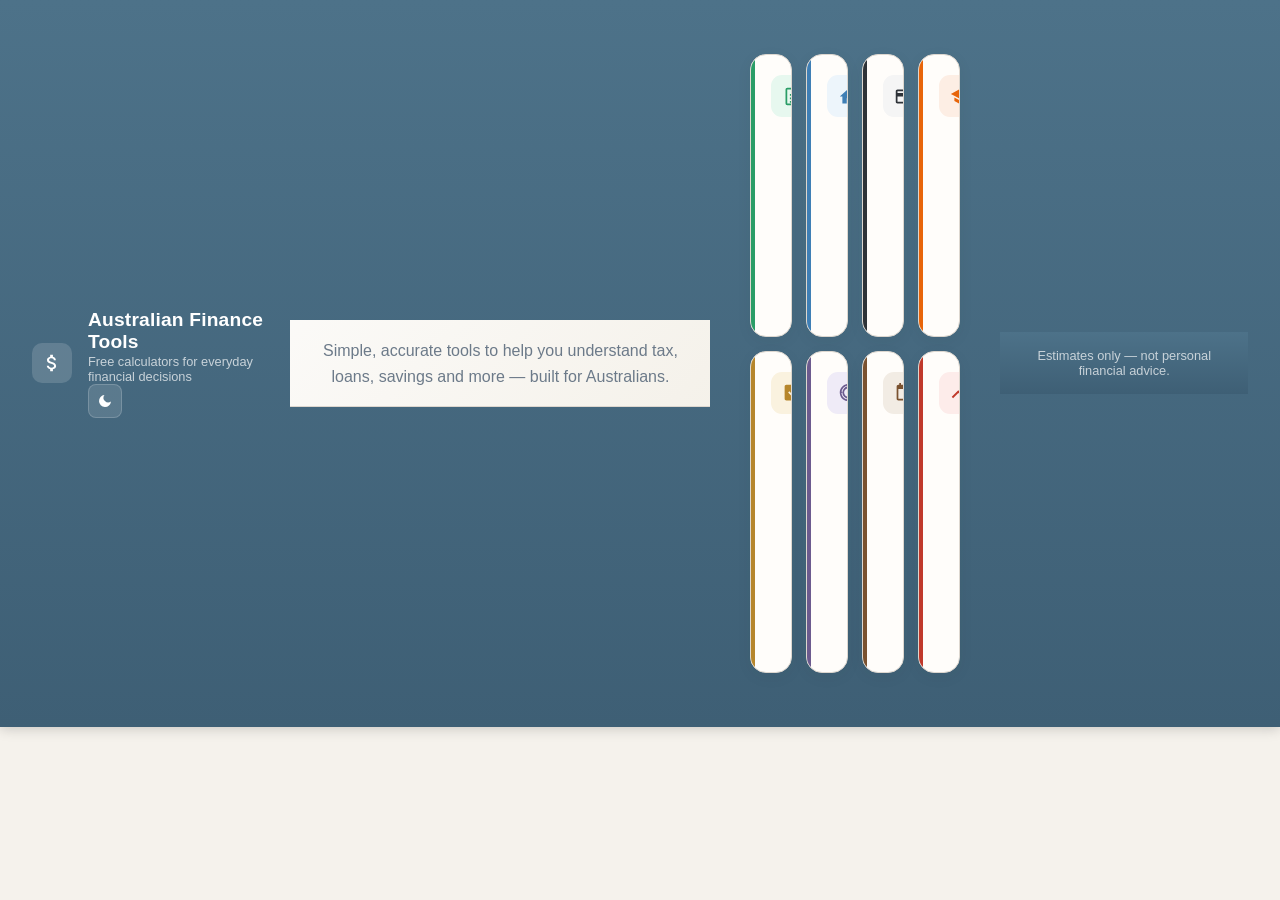
==== commit cb13e3ce: "rebuild" ====
--- a/index.html
+++ b/index.html
@@ -1,115 +1,387 @@
 <!DOCTYPE html>
-<html lang="en">
+<html lang="en-AU">
 <head>
 <meta charset="UTF-8">
-<meta name="viewport" content="width=device-width,initial-scale=1">
-<title>Australian Financial Calculators | AusCalc</title>
-<link rel="stylesheet" href="css/styles.css">
+<meta name="viewport" content="width=device-width, initial-scale=1.0">
+<title>Australian Finance Tools</title>
+<script async src="https://pagead2.googlesyndication.com/pagead/js/adsbygoogle.js?client=ca-pub-XXXXXXXXXXXXXXXX" crossorigin="anonymous"></script>
+<style>
+:root{
+  --green:#2a9d67;  --green-light:#e7f8ef;
+  --blue:#3f7fb5;   --blue-light:#edf5fb;
+  --amber:#b6862c;  --amber-light:#faf2df;
+  --orange:#e67e22; --orange-light:#fef4e8;
+  --red:#c0392b;    --red-light:#fdecea;
+  --purple:#6c5b8e; --purple-light:#efebf7;
+  --brown:#7a5230;  --brown-light:#f2ece4;
+  --slate:#2e3338;  --slate-light:#f5f5f5;
+  --navy:#3e5f75;
+  --dark:#2d3a42;
+  --text:#22313f;
+  --text-light:#6c7a89;
+  --border:#ddd7cf;
+  --bg:#f5f2ec;
+  --card:#fffdfa;
+}
+
+*,*::before,*::after{box-sizing:border-box;margin:0;padding:0}
+
+html,body{overflow-x:hidden;width:100%;max-width:100%}
+
+body{
+  font-family:-apple-system,BlinkMacSystemFont,'Segoe UI',sans-serif;
+  background:var(--bg);
+  color:var(--text);
+  min-height:100vh;
+  display:flex;
+  flex-direction:column;
+}
+
+/* ── Header ── */
+.hd{
+  background:linear-gradient(180deg,#4d7289 0%,var(--navy) 100%);
+  padding:18px 32px;
+  display:flex;
+  align-items:center;
+  gap:16px;
+  box-shadow:0 2px 12px rgba(0,0,0,.18);
+}
+
+.hd-logo{
+  width:40px;height:40px;
+  background:rgba(255,255,255,.15);
+  border-radius:10px;
+  display:flex;align-items:center;justify-content:center;
+  flex-shrink:0;
+}
+
+.hd-logo svg{width:22px;height:22px;fill:#fff}
+.hd-title{font-size:1.2rem;font-weight:700;color:#fff;letter-spacing:.01em}
+.hd-sub{font-size:.8rem;color:rgba(255,255,255,.7);margin-top:1px}
+
+/* ── Hero ── */
+.hero-section{
+  background:linear-gradient(135deg,rgba(255,253,250,.98),rgba(248,244,236,.98));
+  border-bottom:1px solid var(--border);
+  padding:18px 32px 16px;
+  text-align:center;
+}
+
+.hero-section p{font-size:1rem;color:var(--text-light);max-width:520px;margin:0 auto;line-height:1.6}
+
+/* ── Page wrapper ── */
+.page-wrapper{display:flex;justify-content:center;align-items:flex-start;gap:0;width:100%;flex:1}
+
+/* ── Side rails ── */
+.side-rail{
+  display:none;
+  width:180px;min-width:180px;
+  position:sticky;top:24px;
+  padding:32px 0 24px;
+  flex-shrink:0;
+  align-items:flex-start;
+  justify-content:center;
+}
+
+.side-rail-inner{
+  background:var(--card);
+  border:1px solid var(--border);
+  border-radius:16px;
+  overflow:hidden;
+  box-shadow:0 6px 20px rgba(45,50,40,.05);
+}
+
+.rail-ad-label{
+  font-size:.68rem;font-weight:700;text-transform:uppercase;letter-spacing:.4px;
+  color:var(--text-light);text-align:center;
+  padding:7px 0 4px;border-bottom:1px solid var(--border);
+}
+
+.rail-ad-inner{padding:8px;display:flex;justify-content:center;align-items:flex-start;min-height:600px}
+
+@media(min-width:1400px){
+  .side-rail{display:flex;flex-direction:column}
+  .main-content{flex:1;min-width:0}
+}
+
+/* ── Main content ── */
+.main-content{flex:1;min-width:0}
+.container{max-width:1280px;margin:0 auto;padding:36px 24px}
+
+/* ── Calculator grid ── */
+.tools-grid{display:grid;grid-template-columns:repeat(4,1fr);gap:14px}
+
+/* ── Calculator card ── */
+.tool-card{
+  background:var(--card);
+  border:1px solid var(--border);
+  border-radius:16px;
+  padding:18px 20px;
+  box-shadow:0 4px 16px rgba(45,50,40,.05);
+  transition:transform .18s,box-shadow .18s;
+  text-decoration:none;
+  color:inherit;
+  display:flex;
+  flex-direction:row;
+  align-items:flex-start;
+  gap:16px;
+  position:relative;
+  overflow:hidden;
+}
+
+.tool-card:hover{
+  transform:translateY(-3px);
+  box-shadow:0 12px 28px rgba(45,50,40,.11);
+  border-color:var(--accent,var(--green));
+}
+
+/* Left accent stripe */
+.tool-card::before{
+  content:'';
+  position:absolute;top:0;left:0;bottom:0;
+  width:4px;
+  background:var(--accent,var(--green));
+  border-radius:16px 0 0 16px;
+}
+
+/* Icon */
+.card-icon{
+  width:42px;height:42px;min-width:42px;
+  border-radius:11px;
+  display:flex;align-items:center;justify-content:center;
+  background:var(--icon-bg,var(--green-light));
+  margin-top:2px;
+}
+
+.card-icon svg{width:21px;height:21px;fill:var(--icon-color,var(--green))}
+
+/* Body */
+.card-body{display:flex;flex-direction:column;gap:6px;flex:1;min-width:0}
+.card-title{font-size:.95rem;font-weight:700;color:var(--dark);line-height:1.3}
+.card-desc{font-size:.82rem;color:var(--text-light);line-height:1.5}
+
+.card-cta{
+  display:inline-flex;align-items:center;gap:4px;
+  font-size:.78rem;font-weight:700;
+  color:var(--accent,var(--green));
+  margin-top:2px;
+}
+
+.card-cta svg{width:13px;height:13px;fill:var(--accent,var(--green));transition:transform .15s}
+.tool-card:hover .card-cta svg{transform:translateX(3px)}
+
+/* ── Footer ── */
+.ft{
+  background:linear-gradient(180deg,#4d7289 0%,var(--navy) 100%);
+  padding:16px 32px;
+  text-align:center;
+  font-size:.8rem;
+  color:rgba(255,255,255,.7);
+}
+
+.ft a{color:rgba(255,255,255,.85);text-decoration:none}
+
+/* ── Responsive ── */
+@media(max-width:1100px){.tools-grid{grid-template-columns:repeat(2,1fr)}}
+
+@media(max-width:600px){
+  .tools-grid{grid-template-columns:1fr}
+  .hero-section{padding:14px 18px 12px}
+  .container{padding:24px 16px}
+  .tool-card{flex-direction:column;gap:12px}
+  .hd{padding:12px 18px}
+}
+
+[data-theme="dark"] {
+  --bg:#141e28; --card:#1e2d3a; --border:#2e3d4a;
+  --text:#d4dde6; --text-light:#8a9bab; --dark:#e8edf2;
+  --navy:#5b8aaa; --green:#3dbf7e; --green-light:#1a3d2e;
+}
+[data-theme="dark"] body { background:var(--bg); color:var(--text); }
+[data-theme="dark"] .tool-card { background:var(--card); border-color:var(--border); }
+[data-theme="dark"] .tool-card:hover { border-color:var(--accent, var(--green)); }
+[data-theme="dark"] .card-title { color:var(--dark); }
+[data-theme="dark"] .card-desc { color:var(--text-light); }
+[data-theme="dark"] .hd { background:linear-gradient(180deg,#1a2d3e 0%,#111e2a 100%); }
+[data-theme="dark"] .hero-section { background:linear-gradient(135deg,#1a2530,#141e28); border-color:var(--border); color:var(--text-light); }
+[data-theme="dark"] .hero-section p { color:var(--text-light); }
+[data-theme="dark"] .ft { background:linear-gradient(180deg,#1a2d3e 0%,#111e2a 100%); }
+.btn-theme { display:inline-flex;align-items:center;justify-content:center;width:34px;height:34px;border-radius:8px;background:rgba(255,255,255,.12);border:1px solid rgba(255,255,255,.18);color:#fff;cursor:pointer;flex-shrink:0; }
+.btn-theme:hover { background:rgba(255,255,255,.22); }
+.btn-theme svg { width:16px;height:16px;fill:currentColor; }
+.btn-theme .icon-sun { display:none; }
+.btn-theme .icon-moon { display:block; }
+[data-theme="dark"] .btn-theme .icon-sun { display:block; }
+[data-theme="dark"] .btn-theme .icon-moon { display:none; }
+</style>
 <script src="js/theme.js"></script>
 </head>
 <body>
-<header class="topbar">
-  <div class="topbar-logo">
-    <a href="index.html">
-      <div class="app-mark">AC</div>
-      <div>
-        <div class="topbar-title">AusCalc</div>
-        <div class="topbar-subtitle">Australian Financial Calculators</div>
+
+<!-- Header -->
+<div class="hd">
+  <div class="hd-logo">
+    <svg viewBox="0 0 24 24"><path d="M11.8 10.9c-2.27-.59-3-1.2-3-2.15 0-1.09 1.01-1.85 2.7-1.85 1.78 0 2.44.85 2.5 2.1h2.21c-.07-1.72-1.12-3.3-3.21-3.81V3h-3v2.16c-1.94.42-3.5 1.68-3.5 3.61 0 2.31 1.91 3.46 4.7 4.13 2.5.6 3 1.48 3 2.41 0 .69-.49 1.79-2.7 1.79-2.06 0-2.87-.92-2.98-2.1h-2.2c.12 2.19 1.76 3.42 3.68 3.83V21h3v-2.15c1.95-.37 3.5-1.5 3.5-3.55 0-2.84-2.43-3.81-4.7-4.4z"/></svg>
+  </div>
+  <div>
+    <div class="hd-title">Australian Finance Tools</div>
+    <div class="hd-sub">Free calculators for everyday financial decisions</div>
+    <div style="margin-left:auto;"><button id="btnTheme" class="btn-theme" aria-label="Toggle dark mode"><svg class="icon-moon" viewBox="0 0 24 24" fill="currentColor" width="16" height="16"><path d="M21 12.79A9 9 0 1111.21 3 7 7 0 0021 12.79z"/></svg><svg class="icon-sun"  viewBox="0 0 24 24" fill="currentColor" width="16" height="16"><path d="M12 17a5 5 0 100-10 5 5 0 000 10zm0-14a1 1 0 011 1v1a1 1 0 11-2 0V4a1 1 0 011-1zm0 16a1 1 0 011 1v1a1 1 0 11-2 0v-1a1 1 0 011-1zm9-8a1 1 0 010 2h-1a1 1 0 110-2h1zM4 12a1 1 0 010 2H3a1 1 0 110-2h1zm14.66-6.24a1 1 0 010 1.41l-.71.71a1 1 0 11-1.41-1.41l.71-.71a1 1 0 011.41 0zM7.05 16.95a1 1 0 010 1.41l-.71.71a1 1 0 11-1.41-1.41l.71-.71a1 1 0 011.41 0zm12.02 2.12a1 1 0 01-1.41 0l-.71-.71a1 1 0 111.41-1.41l.71.71a1 1 0 010 1.41zM6.34 7.76a1 1 0 01-1.41 0l-.71-.71a1 1 0 011.41-1.41l.71.71a1 1 0 010 1.41z"/></svg></button></div>
+</div>
+
+<!-- Hero -->
+<div class="hero-section">
+  <p>Simple, accurate tools to help you understand tax, loans, savings and more — built for Australians.</p>
+</div>
+
+<!-- Page wrapper with side rails -->
+<div class="page-wrapper">
+
+  <!-- Left ad rail -->
+  <div class="side-rail" style="padding-left:16px">
+    <div class="side-rail-inner">
+      <div class="rail-ad-label">Advertisement</div>
+      <div class="rail-ad-inner">
+        <ins class="adsbygoogle"
+             style="display:inline-block;width:160px;height:600px"
+             data-ad-client="ca-pub-XXXXXXXXXXXXXXXX"
+             data-ad-slot="XXXXXXXXXX"></ins>
+        <script>(adsbygoogle = window.adsbygoogle || []).push({});</script>
       </div>
-    </a>
-  </div>
-  <div class="topbar-right">
-    
-    <a href="index.html" class="btn-home"><svg viewBox="0 0 24 24" fill="currentColor"><path d="M10 20v-6h4v6h5v-8h3L12 3 2 12h3v8z"/></svg><span>All Calculators</span></a>
-    <button id="btnTheme" class="btn-theme" aria-label="Toggle dark mode"><svg class="icon-moon" viewBox="0 0 24 24" fill="currentColor"><path d="M21 12.79A9 9 0 1111.21 3 7 7 0 0021 12.79z"/></svg><svg class="icon-sun"  viewBox="0 0 24 24" fill="currentColor"><path d="M12 17a5 5 0 100-10 5 5 0 000 10zm0-14a1 1 0 011 1v1a1 1 0 11-2 0V4a1 1 0 011-1zm0 16a1 1 0 011 1v1a1 1 0 11-2 0v-1a1 1 0 011-1zm9-8a1 1 0 010 2h-1a1 1 0 110-2h1zM4 12a1 1 0 010 2H3a1 1 0 110-2h1zm14.66-6.24a1 1 0 010 1.41l-.71.71a1 1 0 11-1.41-1.41l.71-.71a1 1 0 011.41 0zM7.05 16.95a1 1 0 010 1.41l-.71.71a1 1 0 11-1.41-1.41l.71-.71a1 1 0 011.41 0zm12.02 2.12a1 1 0 01-1.41 0l-.71-.71a1 1 0 111.41-1.41l.71.71a1 1 0 010 1.41zM6.34 7.76a1 1 0 01-1.41 0l-.71-.71a1 1 0 011.41-1.41l.71.71a1 1 0 010 1.41z"/></svg></button>
-  </div>
-</header>
-<main class="main-wrapper">
-  <div class="container">
-
-    <div style="padding:28px 0 8px;text-align:center;">
-      <div style="font-size:.78rem;font-weight:700;text-transform:uppercase;letter-spacing:.14em;color:var(--text-light);margin-bottom:8px;">Free Australian Financial Tools</div>
-      <h1 style="font-size:clamp(1.5rem,3vw,2.2rem);font-weight:800;color:var(--dark);margin-bottom:8px;line-height:1.15;">Australian Financial Calculators</h1>
-      <p style="color:var(--text-light);font-size:.95rem;max-width:52ch;margin:0 auto;">Free tools to help Australians make smarter financial decisions.</p>
-    </div>
-
-    <div class="index-grid">
-
-      <a href="income-tax-calculator.html" class="calc-card">
-        <div class="calc-icon" style="background:linear-gradient(135deg,#e8f4fd,#c5e3f7);">
-          <svg width="22" height="22" viewBox="0 0 24 24" fill="#3f7fb5"><path d="M14 2H6a2 2 0 00-2 2v16a2 2 0 002 2h12a2 2 0 002-2V8l-6-6zm-1 1.5L18.5 9H13V3.5zM8 17h8v1H8v-1zm0-3h8v1H8v-1zm0-3h5v1H8v-1z"/></svg>
-        </div>
-        <h3>Australian Income Tax</h3>
-        <p>Take-home pay, tax, Medicare, HECS and super for FY 2025–26.</p>
-        <span class="calc-link">Open calculator <svg viewBox="0 0 24 24"><path d="M8 5l7 7-7 7"/></svg></span>
-      </a>
-
-      <a href="home-loan-calculator.html" class="calc-card">
-        <div class="calc-icon" style="background:linear-gradient(135deg,#e7f8ef,#c0edda);">
-          <svg width="22" height="22" viewBox="0 0 24 24" fill="#2a9d67"><path d="M10 20v-6h4v6h5v-8h3L12 3 2 12h3v8z"/></svg>
-        </div>
-        <h3>Home Loan Repayment</h3>
-        <p>Monthly repayments, total interest cost and full amortisation schedule.</p>
-        <span class="calc-link">Open calculator <svg viewBox="0 0 24 24"><path d="M8 5l7 7-7 7"/></svg></span>
-      </a>
-
-      <a href="personal-loan-calculator.html" class="calc-card">
-        <div class="calc-icon" style="background:linear-gradient(135deg,#fef4e8,#fddcb5);">
-          <svg width="22" height="22" viewBox="0 0 24 24" fill="#e67e22"><path d="M12 2C6.48 2 2 6.48 2 12s4.48 10 10 10 10-4.48 10-10S17.52 2 12 2zm1 15h-2v-6h2v6zm0-8h-2V7h2v2z"/></svg>
-        </div>
-        <h3>Personal Loan Repayment</h3>
-        <p>Repayments, comparison rate and total cost for any personal loan.</p>
-        <span class="calc-link">Open calculator <svg viewBox="0 0 24 24"><path d="M8 5l7 7-7 7"/></svg></span>
-      </a>
-
-      <a href="hecs-calculator.html" class="calc-card">
-        <div class="calc-icon" style="background:linear-gradient(135deg,#fdecea,#f7bfbd);">
-          <svg width="22" height="22" viewBox="0 0 24 24" fill="#e53935"><path d="M5 13.18v4L12 21l7-3.82v-4L12 17l-7-3.82zM12 3L1 9l11 6 9-4.91V17h2V9L12 3z"/></svg>
-        </div>
-        <h3>HECS/HELP Repayment</h3>
-        <p>When will your HECS/HELP debt be fully repaid based on your income?</p>
-        <span class="calc-link">Open calculator <svg viewBox="0 0 24 24"><path d="M8 5l7 7-7 7"/></svg></span>
-      </a>
-
-      <a href="savings-goal-calculator.html" class="calc-card">
-        <div class="calc-icon" style="background:linear-gradient(135deg,#faf2df,#f0d899);">
-          <svg width="22" height="22" viewBox="0 0 24 24" fill="#b6862c"><path d="M12 2a5 5 0 015 5c0 2.76-2.24 5-5 5S7 9.76 7 7a5 5 0 015-5zm0 12c5.33 0 8 2.67 8 4v2H4v-2c0-1.33 2.67-4 8-4z"/></svg>
-        </div>
-        <h3>Savings Goal</h3>
-        <p>Time to reach your target, or contributions needed to get there.</p>
-        <span class="calc-link">Open calculator <svg viewBox="0 0 24 24"><path d="M8 5l7 7-7 7"/></svg></span>
-      </a>
-
-      <a href="offset-calculator.html" class="calc-card">
-        <div class="calc-icon" style="background:linear-gradient(135deg,#e7f8ef,#c0edda);">
-          <svg width="22" height="22" viewBox="0 0 24 24" fill="#2a9d67"><path d="M17 12h-5v5h5v-5zM16 1v2H8V1H6v2H5a2 2 0 00-2 2v14a2 2 0 002 2h14a2 2 0 002-2V5a2 2 0 00-2-2h-1V1h-2zm3 18H5V8h14v11z"/></svg>
-        </div>
-        <h3>Offset Account Savings</h3>
-        <p>Interest and time saved by holding an offset account against your mortgage.</p>
-        <span class="calc-link">Open calculator <svg viewBox="0 0 24 24"><path d="M8 5l7 7-7 7"/></svg></span>
-      </a>
-
-      <a href="super-projector-calculator.html" class="calc-card">
-        <div class="calc-icon" style="background:linear-gradient(135deg,#edf5fb,#c2ddf5);">
-          <svg width="22" height="22" viewBox="0 0 24 24" fill="#3f7fb5"><path d="M16 11c1.66 0 2.99-1.34 2.99-3S17.66 5 16 5c-1.66 0-3 1.34-3 3s1.34 3 3 3zm-8 0c1.66 0 2.99-1.34 2.99-3S9.66 5 8 5C6.34 5 5 6.34 5 8s1.34 3 3 3zm0 2c-2.33 0-7 1.17-7 3.5V19h14v-2.5c0-2.33-4.67-3.5-7-3.5zm8 0c-.29 0-.62.02-.97.05 1.16.84 1.97 1.97 1.97 3.45V19h6v-2.5c0-2.33-4.67-3.5-7-3.5z"/></svg>
-        </div>
-        <h3>Superannuation Projector</h3>
-        <p>Project your super balance and estimated retirement income with compound growth.</p>
-        <span class="calc-link">Open calculator <svg viewBox="0 0 24 24"><path d="M8 5l7 7-7 7"/></svg></span>
-      </a>
-
-      <a href="buy-vs-invest-calculator.html" class="calc-card">
-        <div class="calc-icon" style="background:linear-gradient(135deg,#f3eeff,#d9c8f5);">
-          <svg width="22" height="22" viewBox="0 0 24 24" fill="#7b5ea7"><path d="M7 16l-4-4 4-4 1.41 1.41L6.83 11H21v2H6.83l1.58 1.59L7 16zm10-6l4 4-4 4-1.41-1.41L17.17 15H3v-2h14.17l-1.58-1.59L17 10z"/></svg>
-        </div>
-        <h3>Buy vs Invest</h3>
-        <p>Compare long-term wealth from buying property versus renting and investing.</p>
-        <span class="calc-link">Open calculator <svg viewBox="0 0 24 24"><path d="M8 5l7 7-7 7"/></svg></span>
-      </a>
-
     </div>
   </div>
-</main>
-<footer class="ft"><span>Estimates only &mdash; not personal financial advice.</span></footer>
+
+  <!-- Main content -->
+  <div class="main-content">
+    <div class="container">
+      <div class="tools-grid">
+
+        <!-- 1. Income Tax — green -->
+        <a class="tool-card" href="income-tax-calculator.html"
+           style="--accent:#2a9d67;--icon-bg:#e7f8ef;--icon-color:#2a9d67">
+          <div class="card-icon">
+            <svg viewBox="0 0 24 24"><path d="M14 2H6a2 2 0 00-2 2v16a2 2 0 002 2h12a2 2 0 002-2V8l-6-6zm4 18H6V4h7v5h5v11zM9 13h6v2H9zm0-4h2v2H9zm4 0h2v2h-2zm-4 8h6v2H9z"/></svg>
+          </div>
+          <div class="card-body">
+            <div class="card-title">Australian Income Tax</div>
+            <div class="card-desc">Take-home pay, tax, Medicare, HECS and super.</div>
+            <div class="card-cta">Open <svg viewBox="0 0 24 24"><path d="M8.59 16.59L13.17 12 8.59 7.41 10 6l6 6-6 6z"/></svg></div>
+          </div>
+        </a>
+
+        <!-- 2. Home Loan — blue -->
+        <a class="tool-card" href="home-loan-calculator.html"
+           style="--accent:#3f7fb5;--icon-bg:#edf5fb;--icon-color:#3f7fb5">
+          <div class="card-icon">
+            <svg viewBox="0 0 24 24"><path d="M10 20v-6h4v6h5v-8h3L12 3 2 12h3v8z"/></svg>
+          </div>
+          <div class="card-body">
+            <div class="card-title">Home Loan Repayment</div>
+            <div class="card-desc">Monthly repayments, interest cost and loan schedule.</div>
+            <div class="card-cta">Open <svg viewBox="0 0 24 24"><path d="M8.59 16.59L13.17 12 8.59 7.41 10 6l6 6-6 6z"/></svg></div>
+          </div>
+        </a>
+
+        <!-- 3. Personal Loan — slate/dark -->
+        <a class="tool-card" href="personal-loan-calculator.html"
+           style="--accent:#2e3338;--icon-bg:#f5f5f5;--icon-color:#2e3338">
+          <div class="card-icon">
+            <svg viewBox="0 0 24 24"><path d="M20 4H4c-1.11 0-2 .89-2 2v12c0 1.11.89 2 2 2h16c1.11 0 2-.89 2-2V6c0-1.11-.89-2-2-2zm0 14H4v-6h16v6zm0-10H4V6h16v2z"/></svg>
+          </div>
+          <div class="card-body">
+            <div class="card-title">Personal Loan Repayment</div>
+            <div class="card-desc">Repayments and total interest for any loan.</div>
+            <div class="card-cta">Open <svg viewBox="0 0 24 24"><path d="M8.59 16.59L13.17 12 8.59 7.41 10 6l6 6-6 6z"/></svg></div>
+          </div>
+        </a>
+
+        <!-- 4. HECS/HELP — orange -->
+        <a class="tool-card" href="hecs-calculator.html"
+           style="--accent:#e8650a;--icon-bg:#fdeee4;--icon-color:#e8650a">
+          <div class="card-icon">
+            <svg viewBox="0 0 24 24"><path d="M5 13.18v4L12 21l7-3.82v-4L12 17l-7-3.82zM12 3L1 9l11 6 9-4.91V17h2V9L12 3z"/></svg>
+          </div>
+          <div class="card-body">
+            <div class="card-title">HECS/HELP Repayment</div>
+            <div class="card-desc">When will your HECS/HELP debt be repaid?</div>
+            <div class="card-cta">Open <svg viewBox="0 0 24 24"><path d="M8.59 16.59L13.17 12 8.59 7.41 10 6l6 6-6 6z"/></svg></div>
+          </div>
+        </a>
+
+        <!-- 5. Savings Goal — amber -->
+        <a class="tool-card" href="savings-goal-calculator.html"
+           style="--accent:#b6862c;--icon-bg:#faf2df;--icon-color:#b6862c">
+          <div class="card-icon">
+            <svg viewBox="0 0 24 24"><path d="M19 3H5c-1.1 0-2 .9-2 2v14c0 1.1.9 2 2 2h14c1.1 0 2-.9 2-2V5c0-1.1-.9-2-2-2zm-7 14l-5-5 1.41-1.41L12 14.17l7.59-7.59L21 8l-9 9z"/></svg>
+          </div>
+          <div class="card-body">
+            <div class="card-title">Savings Goal</div>
+            <div class="card-desc">Time to reach your goal or monthly amount needed.</div>
+            <div class="card-cta">Open <svg viewBox="0 0 24 24"><path d="M8.59 16.59L13.17 12 8.59 7.41 10 6l6 6-6 6z"/></svg></div>
+          </div>
+        </a>
+
+        <!-- 6. Offset Account — purple -->
+        <a class="tool-card" href="offset-calculator.html"
+           style="--accent:#6c5b8e;--icon-bg:#efebf7;--icon-color:#6c5b8e">
+          <div class="card-icon">
+            <svg viewBox="0 0 24 24"><path d="M17 12c0 2.76-2.24 5-5 5s-5-2.24-5-5 2.24-5 5-5 5 2.24 5 5zm-5-7A7 7 0 1 0 12 19 7 7 0 0 0 12 5zm-1 3v4l3.28 1.97.72-1.21-2.75-1.63V8H11zm9.78 2.61l-1.42-1.42-1.4 1.42 1.42 1.42 1.4-1.42zM3.64 10.19L2.22 11.61l1.4 1.42 1.42-1.42-1.4-1.42zM12 2C6.48 2 2 6.48 2 12s4.48 10 10 10 10-4.48 10-10S17.52 2 12 2zm0 18c-4.42 0-8-3.58-8-8s3.58-8 8-8 8 3.58 8 8-3.58 8-8 8z"/></svg>
+          </div>
+          <div class="card-body">
+            <div class="card-title">Offset Account Savings</div>
+            <div class="card-desc">Interest and time saved with an offset account.</div>
+            <div class="card-cta">Open <svg viewBox="0 0 24 24"><path d="M8.59 16.59L13.17 12 8.59 7.41 10 6l6 6-6 6z"/></svg></div>
+          </div>
+        </a>
+
+        <!-- 7. Superannuation — brown -->
+        <a class="tool-card" href="super-projector-calculator.html"
+           style="--accent:#7a5230;--icon-bg:#f2ece4;--icon-color:#7a5230">
+          <div class="card-icon">
+            <svg viewBox="0 0 24 24"><path d="M17 12h-5v5h5v-5zM16 1v2H8V1H6v2H5c-1.11 0-1.99.9-1.99 2L3 19c0 1.1.89 2 2 2h14c1.1 0 2-.9 2-2V5c0-1.1-.9-2-2-2h-1V1h-2zm3 18H5V8h14v11z"/></svg>
+          </div>
+          <div class="card-body">
+            <div class="card-title">Superannuation Projector</div>
+            <div class="card-desc">Project your super balance and income at retirement.</div>
+            <div class="card-cta">Open <svg viewBox="0 0 24 24"><path d="M8.59 16.59L13.17 12 8.59 7.41 10 6l6 6-6 6z"/></svg></div>
+          </div>
+        </a>
+
+        <!-- 8. Buy vs Invest — red -->
+        <a class="tool-card" href="buy-vs-invest-calculator.html"
+           style="--accent:#c0392b;--icon-bg:#fdecea;--icon-color:#c0392b">
+          <div class="card-icon">
+            <svg viewBox="0 0 24 24"><path d="M3.5 18.49l6-6.01 4 4L22 6.92l-1.41-1.41-7.09 7.97-4-4L2 16.99z"/></svg>
+          </div>
+          <div class="card-body">
+            <div class="card-title">Buy vs Invest</div>
+            <div class="card-desc">Compare owning a home vs renting and investing your capital.</div>
+            <div class="card-cta">Open <svg viewBox="0 0 24 24"><path d="M8.59 16.59L13.17 12 8.59 7.41 10 6l6 6-6 6z"/></svg></div>
+          </div>
+        </a>
+
+      </div>
+    </div>
+  </div>
+
+  <!-- Right ad rail -->
+  <div class="side-rail" style="padding-right:16px">
+    <div class="side-rail-inner">
+      <div class="rail-ad-label">Advertisement</div>
+      <div class="rail-ad-inner">
+        <ins class="adsbygoogle"
+             style="display:inline-block;width:160px;height:600px"
+             data-ad-client="ca-pub-XXXXXXXXXXXXXXXX"
+             data-ad-slot="XXXXXXXXXX"></ins>
+        <script>(adsbygoogle = window.adsbygoogle || []).push({});</script>
+      </div>
+    </div>
+  </div>
+
+</div>
+
+<!-- Footer -->
+<div class="ft">Estimates only &mdash; not personal financial advice.</div>
+
 </body>
 </html>
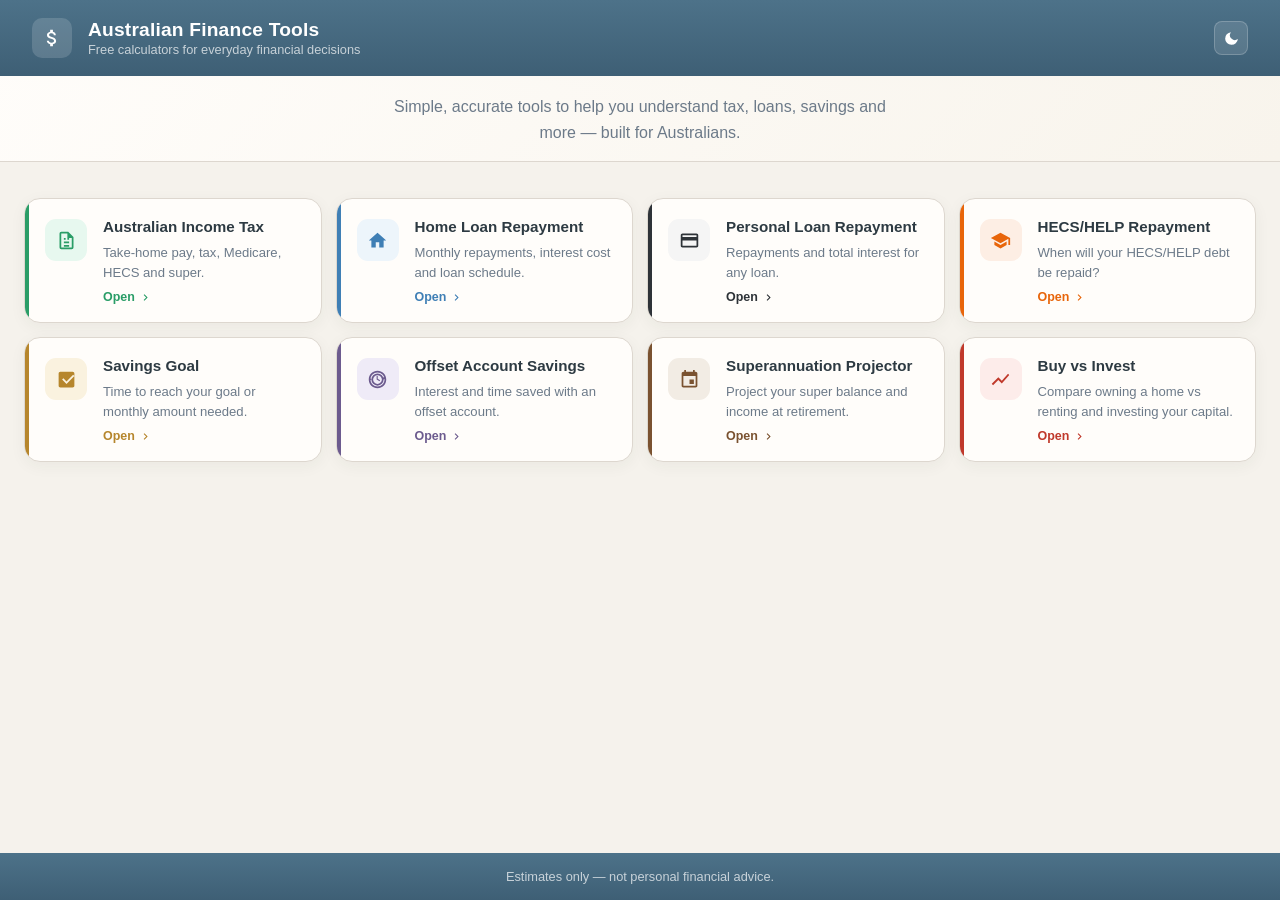
==== commit 0f0e1bd7: "rebuild" ====
--- a/index.html
+++ b/index.html
@@ -192,29 +192,51 @@
   .hd{padding:12px 18px}
 }
 
+/* ── Dark mode (index) ─────────────────────────────────── */
 [data-theme="dark"] {
   --bg:#141e28; --card:#1e2d3a; --border:#2e3d4a;
   --text:#d4dde6; --text-light:#8a9bab; --dark:#e8edf2;
-  --navy:#5b8aaa; --green:#3dbf7e; --green-light:#1a3d2e;
+  --navy:#4a7a9b; --green:#3dbf7e; --green-light:#1a3d2e;
+  --brown:#9a7250; --brown-light:#2a2018;
+  --slate:#8a9bab; --slate-light:#1e2530;
 }
 [data-theme="dark"] body { background:var(--bg); color:var(--text); }
-[data-theme="dark"] .tool-card { background:var(--card); border-color:var(--border); }
-[data-theme="dark"] .tool-card:hover { border-color:var(--accent, var(--green)); }
-[data-theme="dark"] .card-title { color:var(--dark); }
-[data-theme="dark"] .card-desc { color:var(--text-light); }
-[data-theme="dark"] .hd { background:linear-gradient(180deg,#1a2d3e 0%,#111e2a 100%); }
-[data-theme="dark"] .hero-section { background:linear-gradient(135deg,#1a2530,#141e28); border-color:var(--border); color:var(--text-light); }
-[data-theme="dark"] .hero-section p { color:var(--text-light); }
-[data-theme="dark"] .ft { background:linear-gradient(180deg,#1a2d3e 0%,#111e2a 100%); }
-.btn-theme { display:inline-flex;align-items:center;justify-content:center;width:34px;height:34px;border-radius:8px;background:rgba(255,255,255,.12);border:1px solid rgba(255,255,255,.18);color:#fff;cursor:pointer;flex-shrink:0; }
-.btn-theme:hover { background:rgba(255,255,255,.22); }
-.btn-theme svg { width:16px;height:16px;fill:currentColor; }
-.btn-theme .icon-sun { display:none; }
-.btn-theme .icon-moon { display:block; }
-[data-theme="dark"] .btn-theme .icon-sun { display:block; }
-[data-theme="dark"] .btn-theme .icon-moon { display:none; }
+[data-theme="dark"] .hd { background:linear-gradient(180deg,#1c3040 0%,#111e2a 100%); }
+[data-theme="dark"] .hero-section { background:linear-gradient(135deg,#1a2530,#141e28); border-color:#2e3d4a; }
+[data-theme="dark"] .hero-section p { color:#8a9bab; }
+[data-theme="dark"] .tool-card { background:#1e2d3a; border-color:#2e3d4a; }
+[data-theme="dark"] .tool-card:hover { border-color:var(--accent,#3dbf7e); }
+[data-theme="dark"] .card-title { color:#e8edf2; }
+[data-theme="dark"] .card-desc { color:#8a9bab; }
+[data-theme="dark"] .side-rail-inner { background:#1e2d3a; border-color:#2e3d4a; }
+[data-theme="dark"] .rail-ad-label { color:#8a9bab; border-color:#2e3d4a; }
+[data-theme="dark"] .ft { background:linear-gradient(180deg,#1c3040 0%,#111e2a 100%); }
+/* Theme button on index (inside .hd which has dark bg) */
+#idxThemeBtn {
+  display:inline-flex;align-items:center;justify-content:center;
+  width:34px;height:34px;border-radius:8px;
+  background:rgba(255,255,255,.12);border:1px solid rgba(255,255,255,.2);
+  color:#fff;cursor:pointer;flex-shrink:0;margin-left:auto;
+}
+#idxThemeBtn:hover { background:rgba(255,255,255,.22); }
+#idxThemeBtn svg { width:17px;height:17px;fill:currentColor; }
+#idxThemeBtn .icon-sun { display:none; }
+#idxThemeBtn .icon-moon { display:block; }
+[data-theme="dark"] #idxThemeBtn .icon-sun { display:block; }
+[data-theme="dark"] #idxThemeBtn .icon-moon { display:none; }
 </style>
 <script src="js/theme.js"></script>
+<script>
+document.addEventListener('DOMContentLoaded', function() {
+  var btn = document.getElementById('idxThemeBtn');
+  if (btn) btn.addEventListener('click', function() {
+    var cur = document.documentElement.getAttribute('data-theme');
+    var next = cur === 'dark' ? 'light' : 'dark';
+    document.documentElement.setAttribute('data-theme', next);
+    localStorage.setItem('auscalc-theme', next);
+  });
+});
+</script>
 </head>
 <body>
 
@@ -226,7 +248,9 @@
   <div>
     <div class="hd-title">Australian Finance Tools</div>
     <div class="hd-sub">Free calculators for everyday financial decisions</div>
-    <div style="margin-left:auto;"><button id="btnTheme" class="btn-theme" aria-label="Toggle dark mode"><svg class="icon-moon" viewBox="0 0 24 24" fill="currentColor" width="16" height="16"><path d="M21 12.79A9 9 0 1111.21 3 7 7 0 0021 12.79z"/></svg><svg class="icon-sun"  viewBox="0 0 24 24" fill="currentColor" width="16" height="16"><path d="M12 17a5 5 0 100-10 5 5 0 000 10zm0-14a1 1 0 011 1v1a1 1 0 11-2 0V4a1 1 0 011-1zm0 16a1 1 0 011 1v1a1 1 0 11-2 0v-1a1 1 0 011-1zm9-8a1 1 0 010 2h-1a1 1 0 110-2h1zM4 12a1 1 0 010 2H3a1 1 0 110-2h1zm14.66-6.24a1 1 0 010 1.41l-.71.71a1 1 0 11-1.41-1.41l.71-.71a1 1 0 011.41 0zM7.05 16.95a1 1 0 010 1.41l-.71.71a1 1 0 11-1.41-1.41l.71-.71a1 1 0 011.41 0zm12.02 2.12a1 1 0 01-1.41 0l-.71-.71a1 1 0 111.41-1.41l.71.71a1 1 0 010 1.41zM6.34 7.76a1 1 0 01-1.41 0l-.71-.71a1 1 0 011.41-1.41l.71.71a1 1 0 010 1.41z"/></svg></button></div>
+  </div>
+
+  <button id="idxThemeBtn" aria-label="Toggle dark mode"><svg class="icon-moon" viewBox="0 0 24 24" fill="currentColor" width="16" height="16"><path d="M21 12.79A9 9 0 1111.21 3 7 7 0 0021 12.79z"/></svg><svg class="icon-sun"  viewBox="0 0 24 24" fill="currentColor" width="16" height="16"><path d="M12 17a5 5 0 100-10 5 5 0 000 10zm0-14a1 1 0 011 1v1a1 1 0 11-2 0V4a1 1 0 011-1zm0 16a1 1 0 011 1v1a1 1 0 11-2 0v-1a1 1 0 011-1zm9-8a1 1 0 010 2h-1a1 1 0 110-2h1zM4 12a1 1 0 010 2H3a1 1 0 110-2h1zm14.66-6.24a1 1 0 010 1.41l-.71.71a1 1 0 11-1.41-1.41l.71-.71a1 1 0 011.41 0zM7.05 16.95a1 1 0 010 1.41l-.71.71a1 1 0 11-1.41-1.41l.71-.71a1 1 0 011.41 0zm12.02 2.12a1 1 0 01-1.41 0l-.71-.71a1 1 0 111.41-1.41l.71.71a1 1 0 010 1.41zM6.34 7.76a1 1 0 01-1.41 0l-.71-.71a1 1 0 011.41-1.41l.71.71a1 1 0 010 1.41z"/></svg></button>
 </div>
 
 <!-- Hero -->
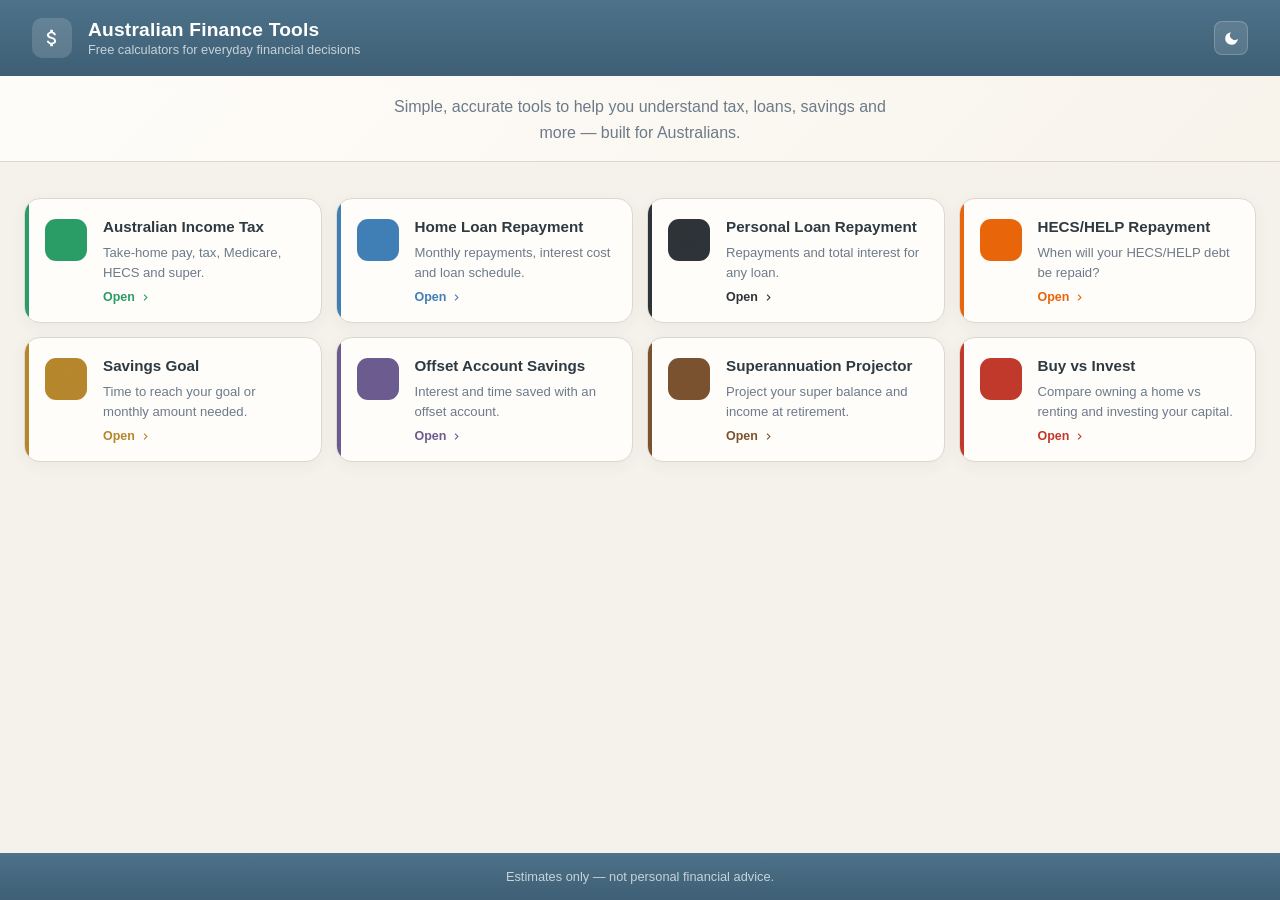
==== commit e1c64bd4: "rebuild" ====
--- a/index.html
+++ b/index.html
@@ -283,8 +283,7 @@
         <!-- 1. Income Tax — green -->
         <a class="tool-card" href="income-tax-calculator.html"
            style="--accent:#2a9d67;--icon-bg:#e7f8ef;--icon-color:#2a9d67">
-          <div class="card-icon">
-            <svg viewBox="0 0 24 24"><path d="M14 2H6a2 2 0 00-2 2v16a2 2 0 002 2h12a2 2 0 002-2V8l-6-6zm4 18H6V4h7v5h5v11zM9 13h6v2H9zm0-4h2v2H9zm4 0h2v2h-2zm-4 8h6v2H9z"/></svg>
+          <div class="card-icon" style="background:#2a9d67;"><svg fill="white" viewBox="0 0 24 24"><path d="M14 2H6a2 2 0 00-2 2v16a2 2 0 002 2h12a2 2 0 002-2V8l-6-6zm4 18H6V4h7v5h5v11zM9 13h6v2H9zm0-4h2v2H9zm4 0h2v2h-2zm-4 8h6v2H9z"/></svg>
           </div>
           <div class="card-body">
             <div class="card-title">Australian Income Tax</div>
@@ -296,8 +295,7 @@
         <!-- 2. Home Loan — blue -->
         <a class="tool-card" href="home-loan-calculator.html"
            style="--accent:#3f7fb5;--icon-bg:#edf5fb;--icon-color:#3f7fb5">
-          <div class="card-icon">
-            <svg viewBox="0 0 24 24"><path d="M10 20v-6h4v6h5v-8h3L12 3 2 12h3v8z"/></svg>
+          <div class="card-icon" style="background:#3f7fb5;"><svg fill="white" viewBox="0 0 24 24"><path d="M10 20v-6h4v6h5v-8h3L12 3 2 12h3v8z"/></svg>
           </div>
           <div class="card-body">
             <div class="card-title">Home Loan Repayment</div>
@@ -309,8 +307,7 @@
         <!-- 3. Personal Loan — slate/dark -->
         <a class="tool-card" href="personal-loan-calculator.html"
            style="--accent:#2e3338;--icon-bg:#f5f5f5;--icon-color:#2e3338">
-          <div class="card-icon">
-            <svg viewBox="0 0 24 24"><path d="M20 4H4c-1.11 0-2 .89-2 2v12c0 1.11.89 2 2 2h16c1.11 0 2-.89 2-2V6c0-1.11-.89-2-2-2zm0 14H4v-6h16v6zm0-10H4V6h16v2z"/></svg>
+          <div class="card-icon" style="background:#2e3338;"><svg fill="white" viewBox="0 0 24 24"><path d="M20 4H4c-1.11 0-2 .89-2 2v12c0 1.11.89 2 2 2h16c1.11 0 2-.89 2-2V6c0-1.11-.89-2-2-2zm0 14H4v-6h16v6zm0-10H4V6h16v2z"/></svg>
           </div>
           <div class="card-body">
             <div class="card-title">Personal Loan Repayment</div>
@@ -322,8 +319,7 @@
         <!-- 4. HECS/HELP — orange -->
         <a class="tool-card" href="hecs-calculator.html"
            style="--accent:#e8650a;--icon-bg:#fdeee4;--icon-color:#e8650a">
-          <div class="card-icon">
-            <svg viewBox="0 0 24 24"><path d="M5 13.18v4L12 21l7-3.82v-4L12 17l-7-3.82zM12 3L1 9l11 6 9-4.91V17h2V9L12 3z"/></svg>
+          <div class="card-icon" style="background:#e8650a;"><svg fill="white" viewBox="0 0 24 24"><path d="M5 13.18v4L12 21l7-3.82v-4L12 17l-7-3.82zM12 3L1 9l11 6 9-4.91V17h2V9L12 3z"/></svg>
           </div>
           <div class="card-body">
             <div class="card-title">HECS/HELP Repayment</div>
@@ -335,8 +331,7 @@
         <!-- 5. Savings Goal — amber -->
         <a class="tool-card" href="savings-goal-calculator.html"
            style="--accent:#b6862c;--icon-bg:#faf2df;--icon-color:#b6862c">
-          <div class="card-icon">
-            <svg viewBox="0 0 24 24"><path d="M19 3H5c-1.1 0-2 .9-2 2v14c0 1.1.9 2 2 2h14c1.1 0 2-.9 2-2V5c0-1.1-.9-2-2-2zm-7 14l-5-5 1.41-1.41L12 14.17l7.59-7.59L21 8l-9 9z"/></svg>
+          <div class="card-icon" style="background:#b6862c;"><svg fill="white" viewBox="0 0 24 24"><path d="M19 3H5c-1.1 0-2 .9-2 2v14c0 1.1.9 2 2 2h14c1.1 0 2-.9 2-2V5c0-1.1-.9-2-2-2zm-7 14l-5-5 1.41-1.41L12 14.17l7.59-7.59L21 8l-9 9z"/></svg>
           </div>
           <div class="card-body">
             <div class="card-title">Savings Goal</div>
@@ -348,8 +343,7 @@
         <!-- 6. Offset Account — purple -->
         <a class="tool-card" href="offset-calculator.html"
            style="--accent:#6c5b8e;--icon-bg:#efebf7;--icon-color:#6c5b8e">
-          <div class="card-icon">
-            <svg viewBox="0 0 24 24"><path d="M17 12c0 2.76-2.24 5-5 5s-5-2.24-5-5 2.24-5 5-5 5 2.24 5 5zm-5-7A7 7 0 1 0 12 19 7 7 0 0 0 12 5zm-1 3v4l3.28 1.97.72-1.21-2.75-1.63V8H11zm9.78 2.61l-1.42-1.42-1.4 1.42 1.42 1.42 1.4-1.42zM3.64 10.19L2.22 11.61l1.4 1.42 1.42-1.42-1.4-1.42zM12 2C6.48 2 2 6.48 2 12s4.48 10 10 10 10-4.48 10-10S17.52 2 12 2zm0 18c-4.42 0-8-3.58-8-8s3.58-8 8-8 8 3.58 8 8-3.58 8-8 8z"/></svg>
+          <div class="card-icon" style="background:#6c5b8e;"><svg fill="white" viewBox="0 0 24 24"><path d="M17 12c0 2.76-2.24 5-5 5s-5-2.24-5-5 2.24-5 5-5 5 2.24 5 5zm-5-7A7 7 0 1 0 12 19 7 7 0 0 0 12 5zm-1 3v4l3.28 1.97.72-1.21-2.75-1.63V8H11zm9.78 2.61l-1.42-1.42-1.4 1.42 1.42 1.42 1.4-1.42zM3.64 10.19L2.22 11.61l1.4 1.42 1.42-1.42-1.4-1.42zM12 2C6.48 2 2 6.48 2 12s4.48 10 10 10 10-4.48 10-10S17.52 2 12 2zm0 18c-4.42 0-8-3.58-8-8s3.58-8 8-8 8 3.58 8 8-3.58 8-8 8z"/></svg>
           </div>
           <div class="card-body">
             <div class="card-title">Offset Account Savings</div>
@@ -361,8 +355,7 @@
         <!-- 7. Superannuation — brown -->
         <a class="tool-card" href="super-projector-calculator.html"
            style="--accent:#7a5230;--icon-bg:#f2ece4;--icon-color:#7a5230">
-          <div class="card-icon">
-            <svg viewBox="0 0 24 24"><path d="M17 12h-5v5h5v-5zM16 1v2H8V1H6v2H5c-1.11 0-1.99.9-1.99 2L3 19c0 1.1.89 2 2 2h14c1.1 0 2-.9 2-2V5c0-1.1-.9-2-2-2h-1V1h-2zm3 18H5V8h14v11z"/></svg>
+          <div class="card-icon" style="background:#7a5230;"><svg fill="white" viewBox="0 0 24 24"><path d="M17 12h-5v5h5v-5zM16 1v2H8V1H6v2H5c-1.11 0-1.99.9-1.99 2L3 19c0 1.1.89 2 2 2h14c1.1 0 2-.9 2-2V5c0-1.1-.9-2-2-2h-1V1h-2zm3 18H5V8h14v11z"/></svg>
           </div>
           <div class="card-body">
             <div class="card-title">Superannuation Projector</div>
@@ -374,8 +367,7 @@
         <!-- 8. Buy vs Invest — red -->
         <a class="tool-card" href="buy-vs-invest-calculator.html"
            style="--accent:#c0392b;--icon-bg:#fdecea;--icon-color:#c0392b">
-          <div class="card-icon">
-            <svg viewBox="0 0 24 24"><path d="M3.5 18.49l6-6.01 4 4L22 6.92l-1.41-1.41-7.09 7.97-4-4L2 16.99z"/></svg>
+          <div class="card-icon" style="background:#c0392b;"><svg fill="white" viewBox="0 0 24 24"><path d="M3.5 18.49l6-6.01 4 4L22 6.92l-1.41-1.41-7.09 7.97-4-4L2 16.99z"/></svg>
           </div>
           <div class="card-body">
             <div class="card-title">Buy vs Invest</div>
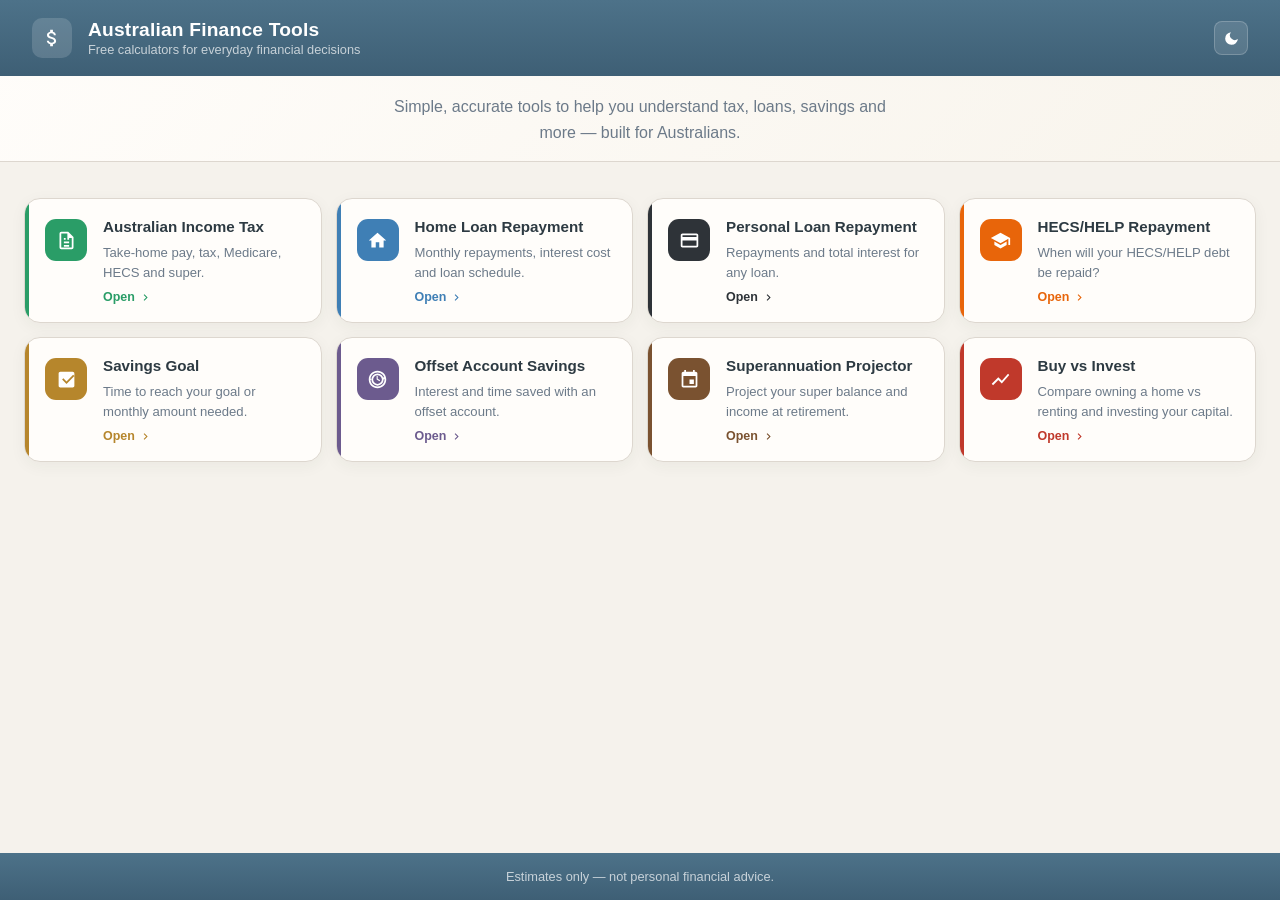
==== commit 78b50330: "Update index.html" ====
--- a/index.html
+++ b/index.html
@@ -282,8 +282,8 @@
 
         <!-- 1. Income Tax — green -->
         <a class="tool-card" href="income-tax-calculator.html"
-           style="--accent:#2a9d67;--icon-bg:#e7f8ef;--icon-color:#2a9d67">
-          <div class="card-icon" style="background:#2a9d67;"><svg fill="white" viewBox="0 0 24 24"><path d="M14 2H6a2 2 0 00-2 2v16a2 2 0 002 2h12a2 2 0 002-2V8l-6-6zm4 18H6V4h7v5h5v11zM9 13h6v2H9zm0-4h2v2H9zm4 0h2v2h-2zm-4 8h6v2H9z"/></svg>
+           style="--accent:#2a9d67;--icon-bg:#e7f8ef;--icon-color:#ffffff">
+          <div class="card-icon" style="background:#2a9d67;"><svg  viewBox="0 0 24 24" style="fill:white;display:block;"><path d="M14 2H6a2 2 0 00-2 2v16a2 2 0 002 2h12a2 2 0 002-2V8l-6-6zm4 18H6V4h7v5h5v11zM9 13h6v2H9zm0-4h2v2H9zm4 0h2v2h-2zm-4 8h6v2H9z"/></svg>
           </div>
           <div class="card-body">
             <div class="card-title">Australian Income Tax</div>
@@ -294,8 +294,8 @@
 
         <!-- 2. Home Loan — blue -->
         <a class="tool-card" href="home-loan-calculator.html"
-           style="--accent:#3f7fb5;--icon-bg:#edf5fb;--icon-color:#3f7fb5">
-          <div class="card-icon" style="background:#3f7fb5;"><svg fill="white" viewBox="0 0 24 24"><path d="M10 20v-6h4v6h5v-8h3L12 3 2 12h3v8z"/></svg>
+           style="--accent:#3f7fb5;--icon-bg:#edf5fb;--icon-color:#ffffff">
+          <div class="card-icon" style="background:#3f7fb5;"><svg  viewBox="0 0 24 24" style="fill:white;display:block;"><path d="M10 20v-6h4v6h5v-8h3L12 3 2 12h3v8z"/></svg>
           </div>
           <div class="card-body">
             <div class="card-title">Home Loan Repayment</div>
@@ -306,8 +306,8 @@
 
         <!-- 3. Personal Loan — slate/dark -->
         <a class="tool-card" href="personal-loan-calculator.html"
-           style="--accent:#2e3338;--icon-bg:#f5f5f5;--icon-color:#2e3338">
-          <div class="card-icon" style="background:#2e3338;"><svg fill="white" viewBox="0 0 24 24"><path d="M20 4H4c-1.11 0-2 .89-2 2v12c0 1.11.89 2 2 2h16c1.11 0 2-.89 2-2V6c0-1.11-.89-2-2-2zm0 14H4v-6h16v6zm0-10H4V6h16v2z"/></svg>
+           style="--accent:#2e3338;--icon-bg:#f5f5f5;--icon-color:#ffffff">
+          <div class="card-icon" style="background:#2e3338;"><svg  viewBox="0 0 24 24" style="fill:white;display:block;"><path d="M20 4H4c-1.11 0-2 .89-2 2v12c0 1.11.89 2 2 2h16c1.11 0 2-.89 2-2V6c0-1.11-.89-2-2-2zm0 14H4v-6h16v6zm0-10H4V6h16v2z"/></svg>
           </div>
           <div class="card-body">
             <div class="card-title">Personal Loan Repayment</div>
@@ -318,8 +318,8 @@
 
         <!-- 4. HECS/HELP — orange -->
         <a class="tool-card" href="hecs-calculator.html"
-           style="--accent:#e8650a;--icon-bg:#fdeee4;--icon-color:#e8650a">
-          <div class="card-icon" style="background:#e8650a;"><svg fill="white" viewBox="0 0 24 24"><path d="M5 13.18v4L12 21l7-3.82v-4L12 17l-7-3.82zM12 3L1 9l11 6 9-4.91V17h2V9L12 3z"/></svg>
+           style="--accent:#e8650a;--icon-bg:#fdeee4;--icon-color:#ffffff">
+          <div class="card-icon" style="background:#e8650a;"><svg  viewBox="0 0 24 24" style="fill:white;display:block;"><path d="M5 13.18v4L12 21l7-3.82v-4L12 17l-7-3.82zM12 3L1 9l11 6 9-4.91V17h2V9L12 3z"/></svg>
           </div>
           <div class="card-body">
             <div class="card-title">HECS/HELP Repayment</div>
@@ -330,8 +330,8 @@
 
         <!-- 5. Savings Goal — amber -->
         <a class="tool-card" href="savings-goal-calculator.html"
-           style="--accent:#b6862c;--icon-bg:#faf2df;--icon-color:#b6862c">
-          <div class="card-icon" style="background:#b6862c;"><svg fill="white" viewBox="0 0 24 24"><path d="M19 3H5c-1.1 0-2 .9-2 2v14c0 1.1.9 2 2 2h14c1.1 0 2-.9 2-2V5c0-1.1-.9-2-2-2zm-7 14l-5-5 1.41-1.41L12 14.17l7.59-7.59L21 8l-9 9z"/></svg>
+           style="--accent:#b6862c;--icon-bg:#faf2df;--icon-color:#ffffff">
+          <div class="card-icon" style="background:#b6862c;"><svg  viewBox="0 0 24 24" style="fill:white;display:block;"><path d="M19 3H5c-1.1 0-2 .9-2 2v14c0 1.1.9 2 2 2h14c1.1 0 2-.9 2-2V5c0-1.1-.9-2-2-2zm-7 14l-5-5 1.41-1.41L12 14.17l7.59-7.59L21 8l-9 9z"/></svg>
           </div>
           <div class="card-body">
             <div class="card-title">Savings Goal</div>
@@ -342,8 +342,8 @@
 
         <!-- 6. Offset Account — purple -->
         <a class="tool-card" href="offset-calculator.html"
-           style="--accent:#6c5b8e;--icon-bg:#efebf7;--icon-color:#6c5b8e">
-          <div class="card-icon" style="background:#6c5b8e;"><svg fill="white" viewBox="0 0 24 24"><path d="M17 12c0 2.76-2.24 5-5 5s-5-2.24-5-5 2.24-5 5-5 5 2.24 5 5zm-5-7A7 7 0 1 0 12 19 7 7 0 0 0 12 5zm-1 3v4l3.28 1.97.72-1.21-2.75-1.63V8H11zm9.78 2.61l-1.42-1.42-1.4 1.42 1.42 1.42 1.4-1.42zM3.64 10.19L2.22 11.61l1.4 1.42 1.42-1.42-1.4-1.42zM12 2C6.48 2 2 6.48 2 12s4.48 10 10 10 10-4.48 10-10S17.52 2 12 2zm0 18c-4.42 0-8-3.58-8-8s3.58-8 8-8 8 3.58 8 8-3.58 8-8 8z"/></svg>
+           style="--accent:#6c5b8e;--icon-bg:#efebf7;--icon-color:#ffffff">
+          <div class="card-icon" style="background:#6c5b8e;"><svg  viewBox="0 0 24 24" style="fill:white;display:block;"><path d="M17 12c0 2.76-2.24 5-5 5s-5-2.24-5-5 2.24-5 5-5 5 2.24 5 5zm-5-7A7 7 0 1 0 12 19 7 7 0 0 0 12 5zm-1 3v4l3.28 1.97.72-1.21-2.75-1.63V8H11zm9.78 2.61l-1.42-1.42-1.4 1.42 1.42 1.42 1.4-1.42zM3.64 10.19L2.22 11.61l1.4 1.42 1.42-1.42-1.4-1.42zM12 2C6.48 2 2 6.48 2 12s4.48 10 10 10 10-4.48 10-10S17.52 2 12 2zm0 18c-4.42 0-8-3.58-8-8s3.58-8 8-8 8 3.58 8 8-3.58 8-8 8z"/></svg>
           </div>
           <div class="card-body">
             <div class="card-title">Offset Account Savings</div>
@@ -354,8 +354,8 @@
 
         <!-- 7. Superannuation — brown -->
         <a class="tool-card" href="super-projector-calculator.html"
-           style="--accent:#7a5230;--icon-bg:#f2ece4;--icon-color:#7a5230">
-          <div class="card-icon" style="background:#7a5230;"><svg fill="white" viewBox="0 0 24 24"><path d="M17 12h-5v5h5v-5zM16 1v2H8V1H6v2H5c-1.11 0-1.99.9-1.99 2L3 19c0 1.1.89 2 2 2h14c1.1 0 2-.9 2-2V5c0-1.1-.9-2-2-2h-1V1h-2zm3 18H5V8h14v11z"/></svg>
+           style="--accent:#7a5230;--icon-bg:#f2ece4;--icon-color:#ffffff">
+          <div class="card-icon" style="background:#7a5230;"><svg  viewBox="0 0 24 24" style="fill:white;display:block;"><path d="M17 12h-5v5h5v-5zM16 1v2H8V1H6v2H5c-1.11 0-1.99.9-1.99 2L3 19c0 1.1.89 2 2 2h14c1.1 0 2-.9 2-2V5c0-1.1-.9-2-2-2h-1V1h-2zm3 18H5V8h14v11z"/></svg>
           </div>
           <div class="card-body">
             <div class="card-title">Superannuation Projector</div>
@@ -366,8 +366,8 @@
 
         <!-- 8. Buy vs Invest — red -->
         <a class="tool-card" href="buy-vs-invest-calculator.html"
-           style="--accent:#c0392b;--icon-bg:#fdecea;--icon-color:#c0392b">
-          <div class="card-icon" style="background:#c0392b;"><svg fill="white" viewBox="0 0 24 24"><path d="M3.5 18.49l6-6.01 4 4L22 6.92l-1.41-1.41-7.09 7.97-4-4L2 16.99z"/></svg>
+           style="--accent:#c0392b;--icon-bg:#fdecea;--icon-color:#ffffff">
+          <div class="card-icon" style="background:#c0392b;"><svg  viewBox="0 0 24 24" style="fill:white;display:block;"><path d="M3.5 18.49l6-6.01 4 4L22 6.92l-1.41-1.41-7.09 7.97-4-4L2 16.99z"/></svg>
           </div>
           <div class="card-body">
             <div class="card-title">Buy vs Invest</div>
